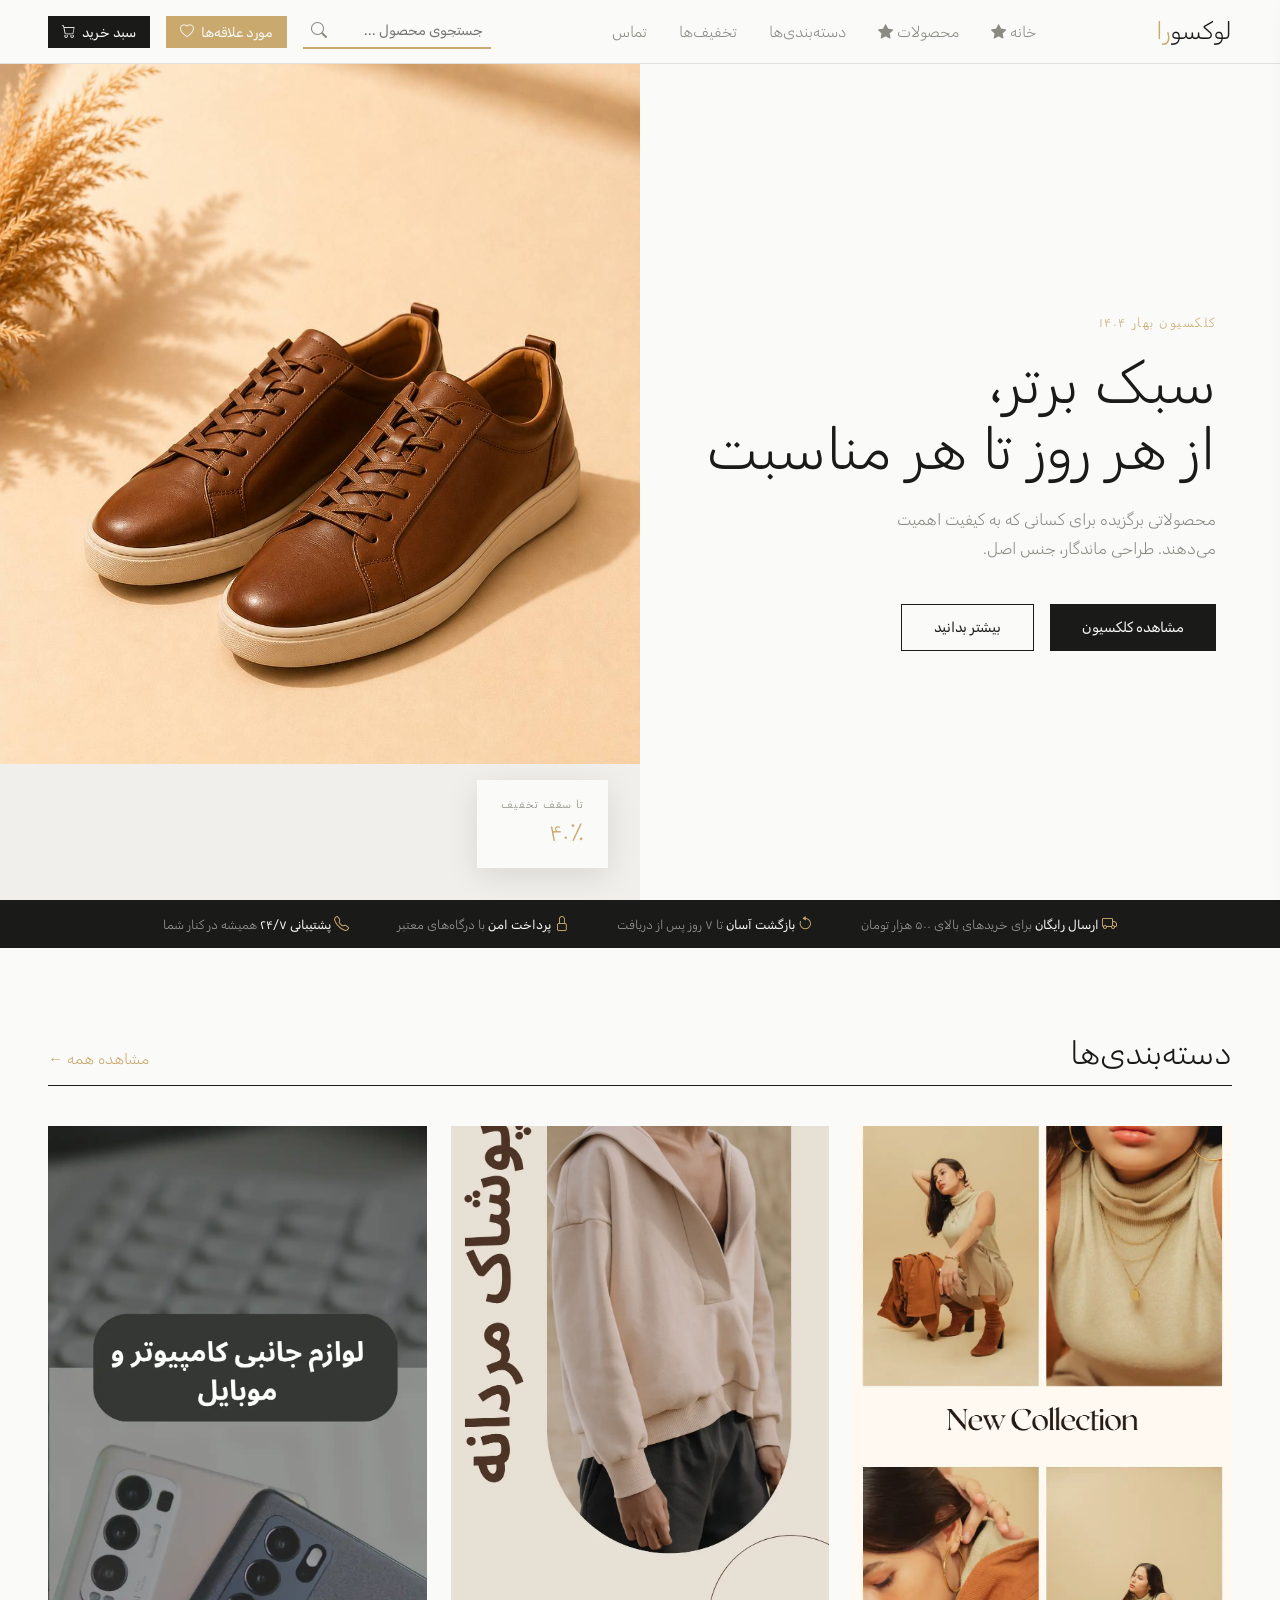
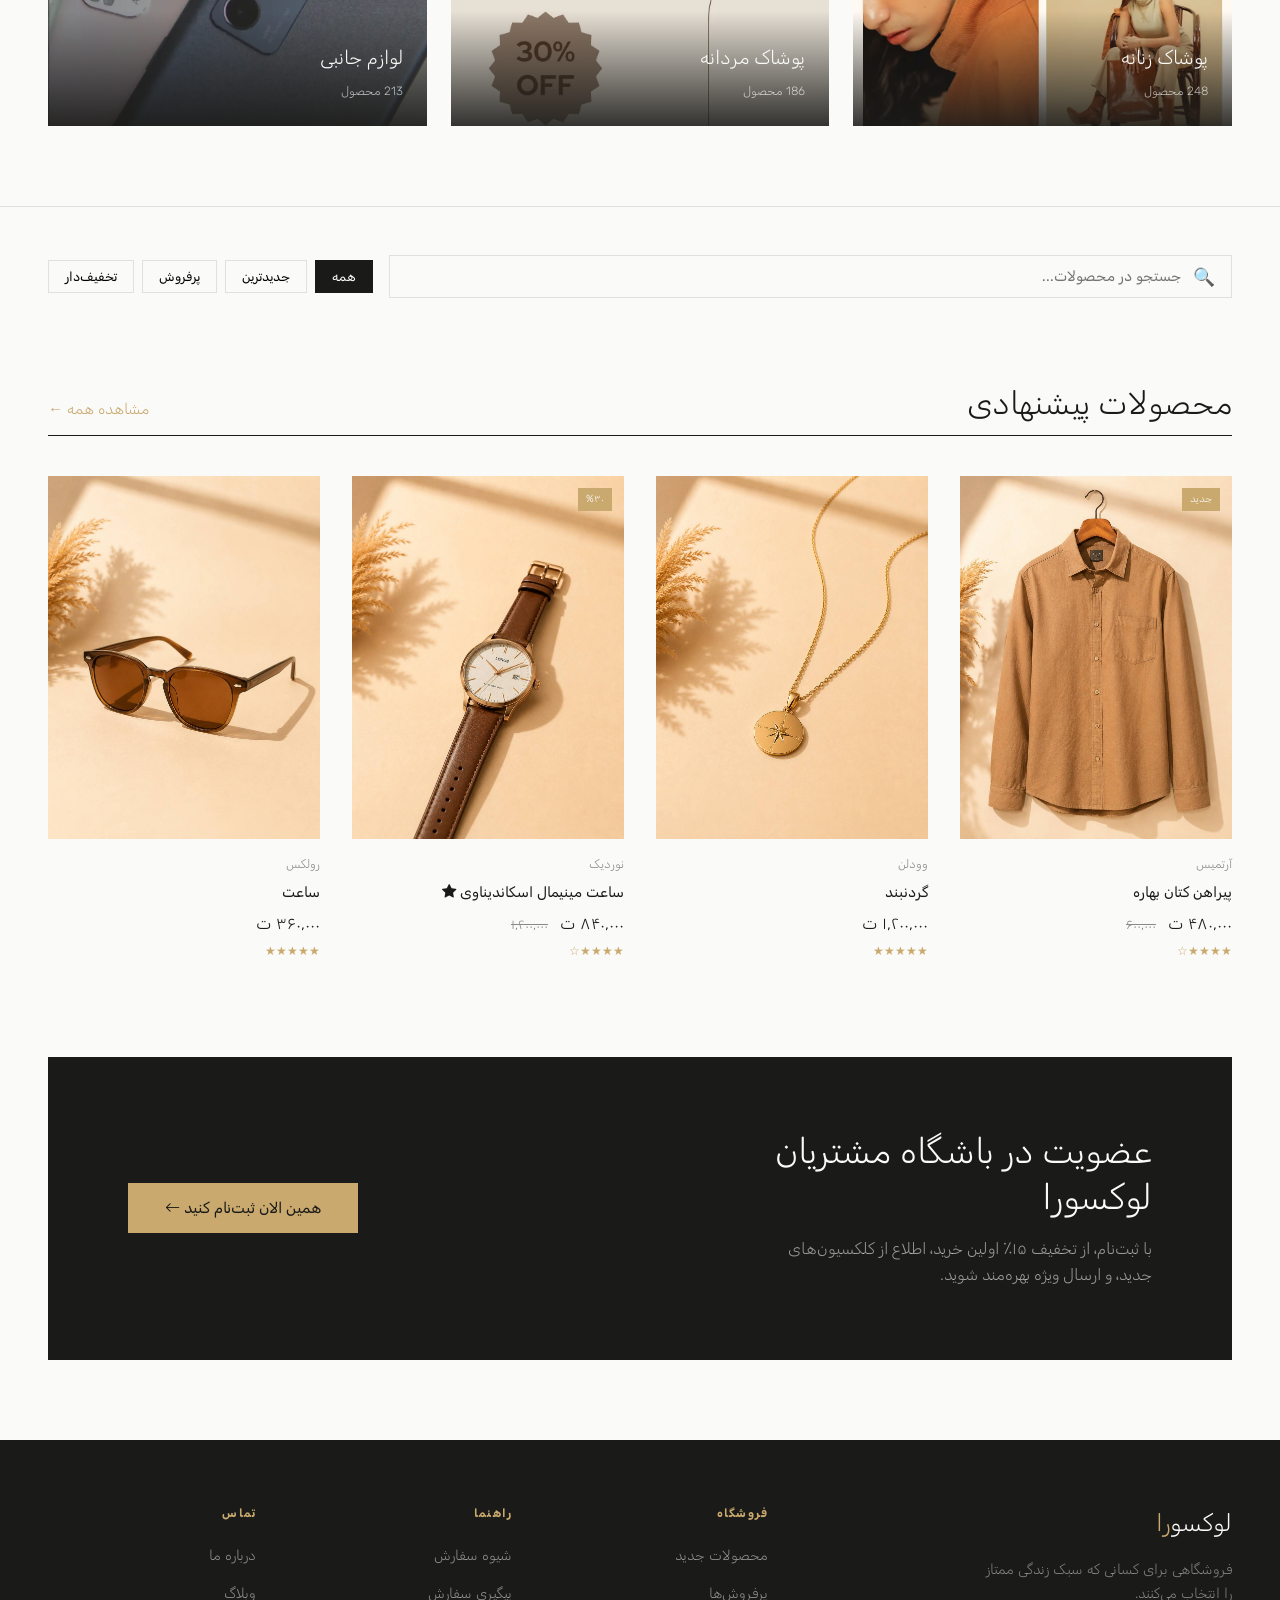
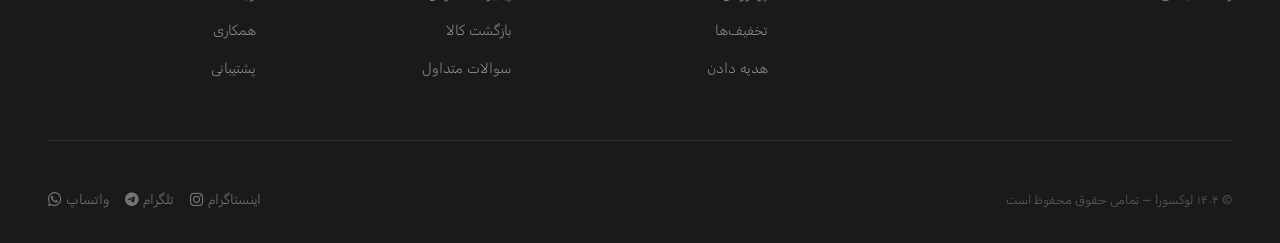
==== index.html @ 4226311c "Add files via upload" ====
<!DOCTYPE html>
<html lang="fa" dir="rtl">
<head>
  <meta charset="UTF-8" />
  <meta name="viewport" content="width=device-width, initial-scale=1.0" />
  <title>لوکسورا — فروشگاه</title>
  <link rel="preconnect" href="https://fonts.googleapis.com" />
  <link rel="preconnect" href="https://fonts.gstatic.com" crossorigin />
  <link href="https://fonts.googleapis.com/css2?family=Rubik:ital,wght@0,300..900;1,300..900&family=Vazirmatn:wght@100..900&display=swap" rel="stylesheet" />
  <link rel="stylesheet" href="https://cdn.jsdelivr.net/npm/bootstrap-icons@1.13.1/font/bootstrap-icons.min.css" />
  <link rel="stylesheet" href="style.css" />
  <script src="jquery-3.3.1.min.js"></script>
</head>
<body>

<!-- MOBILE DRAWER OVERLAY -->
<div class="drawer-overlay" id="drawerOverlay"></div>

<!-- MOBILE DRAWER -->
<aside class="mobile-drawer" id="mobileDrawer">
  <div class="drawer-header">
    <a class="logo" href="#">لوکسو<span>را</span></a>
    <button class="drawer-close" id="drawerClose" aria-label="بستن منو">
      <i class="bi bi-x-lg"></i>
    </button>
  </div>

  <div class="drawer-search">
    <i class="bi bi-search"></i>
    <input type="search" placeholder="جستجوی محصول ..." />
  </div>

  <nav class="drawer-nav">
    <ul>
      <li><a href="index.html">خانه <i class="bi bi-star-fill"></i></a></li>
      <li><a href="index2.html">محصولات <i class="bi bi-star-fill"></i></a></li>
      <li class="has-sub">
        <a href="#" class="drawer-has-sub">
          دسته‌بندی‌ها
          <i class="bi bi-chevron-left toggle-icon"></i>
        </a>
        <ul class="drawer-sub">
          <li><a href="#">لباس</a></li>
          <li><a href="#">ادکلن</a></li>
          <li><a href="#">ساعت</a></li>
          <li><a href="#">اکسسوری</a></li>
          <li><a href="#">لباس بچه‌گانه</a></li>
          <li><a href="#">پر فروش‌ها</a></li>
        </ul>
      </li>
      <li><a href="#">تخفیف‌ها</a></li>
      <li><a href="#">تماس</a></li>
    </ul>
  </nav>

  <div class="drawer-actions">
    <button class="favorite">مورد علاقه‌ها <i class="bi bi-heart"></i></button>
    <button class="cart-btn">سبد خرید <i class="bi bi-cart"></i></button>
  </div>
</aside>

<!-- NAV -->
<nav>
  <button class="hamburger" id="hamburgerBtn" aria-label="باز کردن منو">
    <i class="bi bi-list"></i>
  </button>

  <a class="logo" href="#">لوکسو<span>را</span></a>

  <ul class="nav-links">
    <li><a href="index.html">خانه <i class="bi bi-star-fill"></i></a></li>
    <li><a href="index2.html">محصولات <i class="bi bi-star-fill"></i></a></li>
    <li class="has-sub">
      <a href="#">دسته‌بندی‌ها</a>
      <ul class="slide-down">
        <li><a href="#">لباس</a></li>
        <li><a href="#">ادکلن</a></li>
        <li><a href="#">ساعت</a></li>
        <li><a href="#">اکسسوری</a></li>
        <li><a href="#">لباس بچه‌گانه</a></li>
        <li><a href="#">پر فروش‌ها</a></li>
      </ul>
    </li>
    <li><a href="#">تخفیف‌ها</a></li>
    <li><a href="#">تماس</a></li>
  </ul>

  <div class="nav-actions">
    <div class="search-wrap">
      <input type="search" placeholder="جستجوی محصول ..." class="search" />
      <i class="bi bi-search"></i>
    </div>
    <button class="favorite">مورد علاقه‌ها <i class="bi bi-heart"></i></button>
    <button class="cart-btn">سبد خرید <i class="bi bi-cart"></i></button>
  </div>
</nav>

<!-- HERO -->
<section class="hero">
  <div class="hero-text">
    <p class="eyebrow">کلکسیون بهار ۱۴۰۴</p>
    <h1 class="hero-title">سبک برتر،<br />از هر روز تا هر مناسبت</h1>
    <p class="hero-sub">محصولاتی برگزیده برای کسانی که به کیفیت اهمیت می‌دهند. طراحی ماندگار، جنس اصل.</p>
    <div class="hero-ctas">
      <button class="btn-primary">مشاهده کلکسیون</button>
      <button class="btn-outline">بیشتر بدانید</button>
    </div>
  </div>
  <div class="hero-img">
    <div class="hero-img-placeholder">
      <img src="IMG/shoes.jpg" alt="تصویر محصول" />
    </div>
    <div class="hero-badge">
      <div class="hero-badge-label">تا سقف تخفیف</div>
      <div class="hero-badge-val">۴۰٪</div>
    </div>
  </div>
</section>

<!-- STRIP -->
<div class="strip">
  <div><strong><i class="bi bi-truck"></i> ارسال رایگان</strong> <span>برای خریدهای بالای ۵۰۰ هزار تومان</span></div>
  <div><strong><i class="bi bi-arrow-counterclockwise"></i> بازگشت آسان</strong> <span>تا ۷ روز پس از دریافت</span></div>
  <div><strong><i class="bi bi-lock"></i> پرداخت امن</strong> <span>با درگاه‌های معتبر</span></div>
  <div><strong><i class="bi bi-telephone"></i> پشتیبانی ۲۴/۷</strong> <span>همیشه در کنار شما</span></div>
</div>

<!-- CATEGORIES -->
<section class="categories">
  <div class="section-header">
    <h2 class="section-title">دسته‌بندی‌ها</h2>
    <a class="see-all" href="#">مشاهده همه ←</a>
  </div>
  <div class="cat-grid">
    <div class="cat-card">
      <img src="IMG/Beige Collage New Collection Fashion Instagram Story.webp" alt="پوشاک زنانه" />
      <div class="cat-label">
        <span class="cat-name">پوشاک زنانه</span>
        <span class="cat-count">248 محصول</span>
      </div>
    </div>
    <div class="cat-card">
      <img src="IMG/Brown Minimalist Product New Arrival Instagram Story.webp" alt="پوشاک مردانه" />
      <div class="cat-label">
        <span class="cat-name">پوشاک مردانه</span>
        <span class="cat-count">186 محصول</span>
      </div>
    </div>
    <div class="cat-card">
      <img src="IMG/Your paragraph text.webp" alt="لوازم جانبی" />
      <div class="cat-label">
        <span class="cat-name">لوازم جانبی</span>
        <span class="cat-count">213 محصول</span>
      </div>
    </div>
  </div>
</section>

<!-- SEARCH & FILTERS -->
<div class="search-section">
  <div class="search-box">
    <span>🔍</span>
    <input type="text" placeholder="جستجو در محصولات..." />
  </div>
  <div class="filter-chips">
    <button class="chip active">همه</button>
    <button class="chip">جدیدترین</button>
    <button class="chip">پرفروش</button>
    <button class="chip">تخفیف‌دار</button>
  </div>
</div>

<!-- PRODUCTS -->
<section class="products">
  <div class="section-header">
    <h2 class="section-title">محصولات پیشنهادی</h2>
    <a class="see-all" href="index2.html">مشاهده همه ←</a>
  </div>
  <div class="product-grid">

    <div class="product-card">
      <div class="product-img">
        <img src="IMG/shirt.jpg" alt="پیراهن کتان بهاره" />
        <span class="product-badge">جدید</span>
        <div class="product-actions">
          <button class="action-btn">افزودن به سبد</button>
          <button class="action-btn icon">♡</button>
        </div>
      </div>
      <p class="product-brand">آرتمیس</p>
      <p class="product-name">پیراهن کتان بهاره</p>
      <div class="product-price">
        <span class="price-now">۴۸۰,۰۰۰ ت</span>
        <span class="price-old">۶۰۰,۰۰۰</span>
      </div>
      <div class="stars">★★★★☆</div>
    </div>

    <div class="product-card">
      <div class="product-img">
        <img src="IMG/accessories.jpg" alt="گردنبند" />
        <div class="product-actions">
          <button class="action-btn">افزودن به سبد</button>
          <button class="action-btn icon">♡</button>
        </div>
      </div>
      <p class="product-brand">وودلن</p>
      <p class="product-name">گردنبند</p>
      <div class="product-price">
        <span class="price-now">۱,۲۰۰,۰۰۰ ت</span>
      </div>
      <div class="stars">★★★★★</div>
    </div>

    <div class="product-card">
      <div class="product-img">
        <img src="IMG/watch.jpg" alt="ساعت مینیمال" />
        <span class="product-badge">%۳۰</span>
        <div class="product-actions">
          <button class="action-btn">افزودن به سبد</button>
          <button class="action-btn icon">♡</button>
        </div>
      </div>
      <p class="product-brand">نوردیک</p>
      <p class="product-name">ساعت مینیمال اسکاندیناوی <i class="bi bi-star-fill"></i></p>
      <div class="product-price">
        <span class="price-now">۸۴۰,۰۰۰ ت</span>
        <span class="price-old">۱,۲۰۰,۰۰۰</span>
      </div>
      <div class="stars">★★★★☆</div>
    </div>

    <div class="product-card">
      <div class="product-img">
        <img src="IMG/glasses.jpg" alt="ساعت رولکس" />
        <div class="product-actions">
          <button class="action-btn">افزودن به سبد</button>
          <button class="action-btn icon">♡</button>
        </div>
      </div>
      <p class="product-brand">رولکس</p>
      <p class="product-name">ساعت</p>
      <div class="product-price">
        <span class="price-now">۳۶۰,۰۰۰ ت</span>
      </div>
      <div class="stars">★★★★★</div>
    </div>

  </div>
</section>

<!-- BANNER -->
<div class="banner">
  <div class="banner-text">
    <h2 class="banner-title">عضویت در باشگاه مشتریان لوکسورا</h2>
    <p class="banner-sub">با ثبت‌نام، از تخفیف ۱۵٪ اولین خرید، اطلاع از کلکسیون‌های جدید، و ارسال ویژه بهره‌مند شوید.</p>
  </div>
  <button class="btn-gold">همین الان ثبت‌نام کنید <i class="bi bi-arrow-left"></i></button>
</div>

<!-- FOOTER -->
<footer>
  <div class="footer-top">
    <div class="footer-brand">
      <a class="logo" href="#">لوکسو<span>را</span></a>
      <p class="footer-desc">فروشگاهی برای کسانی که سبک زندگی ممتاز را انتخاب می‌کنند.</p>
    </div>
    <div class="footer-col">
      <h4>فروشگاه</h4>
      <ul>
        <li><a href="#">محصولات جدید</a></li>
        <li><a href="#">پرفروش‌ها</a></li>
        <li><a href="#">تخفیف‌ها</a></li>
        <li><a href="#">هدیه دادن</a></li>
      </ul>
    </div>
    <div class="footer-col">
      <h4>راهنما</h4>
      <ul>
        <li><a href="#">شیوه سفارش</a></li>
        <li><a href="#">پیگیری سفارش</a></li>
        <li><a href="#">بازگشت کالا</a></li>
        <li><a href="#">سوالات متداول</a></li>
      </ul>
    </div>
    <div class="footer-col">
      <h4>تماس</h4>
      <ul>
        <li><a href="#">درباره ما</a></li>
        <li><a href="#">وبلاگ</a></li>
        <li><a href="#">همکاری</a></li>
        <li><a href="#">پشتیبانی</a></li>
      </ul>
    </div>
  </div>
  <div class="footer-bottom">
    <span>© ۱۴۰۴ لوکسورا — تمامی حقوق محفوظ است</span>
    <div class="social-links">
      <a href="#">اینستاگرام <i class="bi bi-instagram"></i></a>
      <a href="#">تلگرام <i class="bi bi-telegram"></i></a>
      <a href="#">واتساپ <i class="bi bi-whatsapp"></i></a>
    </div>
  </div>
</footer>

<script src="index.js"></script>
<script>  alert("برای دبدن باقی صفحات رو المان های ستاره دار کلیک کنید")</script>
</body>
</html>
---- style.css ----
*, *::before, *::after { box-sizing: border-box; margin: 0; padding: 0; }

:root {
  --black:   #1a1a18;
  --white:   #fafaf8;
  --gold:    #c9a96e;
  --gold-lt: #e8d5b0;
  --gray:    #8a8a82;
  --gray-lt: #f0efeb;
  --border:  #e2e0da;
}

html { font-size: 16px; scroll-behavior: smooth; }

body {
  background: var(--white);
  color: var(--black);
  font-weight: 300;
  line-height: 1.6;
  font-family: "Rubik", sans-serif;
}


/* ════════════════════════════
   MOBILE DRAWER
════════════════════════════ */

.drawer-overlay {
  display: none;
  position: fixed;
  inset: 0;
  background: rgba(0, 0, 0, 0.45);
  z-index: 400;
  opacity: 0;
  transition: opacity 0.3s ease;
}

.drawer-overlay.open {
  display: block;
  opacity: 1;
}

.mobile-drawer {
  position: fixed;
  top: 0;
  right: -320px;
  width: 300px;
  height: 100%;
  background: var(--white);
  z-index: 500;
  transition: right 0.35s ease;
  display: flex;
  flex-direction: column;
  box-shadow: -4px 0 24px rgba(0, 0, 0, 0.15);
  overflow-y: auto;
}

.mobile-drawer.open {
  right: 0;
}

.drawer-header {
  display: flex;
  align-items: center;
  justify-content: space-between;
  padding: 1.25rem 1.5rem;
  border-bottom: 1px solid var(--border);
}

.drawer-close {
  background: none;
  border: none;
  cursor: pointer;
  font-size: 1.4rem;
  color: var(--black);
  line-height: 1;
  padding: 4px;
}

.drawer-search {
  display: flex;
  align-items: center;
  gap: 0.75rem;
  margin: 1.25rem 1.5rem;
  border: 1px solid var(--border);
  padding: 0.6rem 1rem;
}

.drawer-search i { color: var(--gray); font-size: 1rem; }

.drawer-search input {
  border: none;
  outline: none;
  background: transparent;
  font-family: "Rubik", sans-serif;
  font-size: 0.875rem;
  width: 100%;
  color: var(--black);
}

.drawer-nav { flex: 1;
display: block;
}

.drawer-nav ul { list-style: none;
display: flex;
flex-direction: column;
gap: 9vw;
}


.drawer-nav > ul > li > a {
  display: flex;
  justify-content:center;
  padding: 0.9rem 1.5rem;
  text-decoration: none;
  color: var(--black);
  font-size: 0.95rem;
  transition: color 0.2s;
}

.drawer-nav > ul > li > a:hover { color: var(--gold); }

.toggle-icon {
  font-size: 0.75rem;
  transition: transform 0.3s ease;
}

.has-sub.sub-open .toggle-icon {
  transform: rotate(-90deg);
}

.drawer-sub {
  display: none;
  list-style: none;
  background: var(--gray-lt);
  padding: 0.25rem 0;
}

.drawer-sub li { border-bottom: 1px solid var(--border); }
.drawer-sub li:last-child { border-bottom: none; }

.drawer-sub a {
  display: block;
  padding: 0.65rem 2rem;
  text-decoration: none;
  color: var(--gray);
  font-size: 0.875rem;
  transition: color 0.2s;
}

.drawer-sub a:hover { color: var(--gold); }

.drawer-actions {
  padding: 1.25rem 1.5rem;
  border-top: 1px solid var(--border);
  display: flex;
  flex-direction: column;
  gap: 0.75rem;
}

.drawer-actions .favorite {
  background: var(--gold);
  color: var(--white);
  border: none;
  padding: 11px 16px;
  font-family: "Rubik", sans-serif;
  font-size: 0.9rem;
  cursor: pointer;
  display: flex;
  align-items: center;
  justify-content: center;
  gap: 0.5rem;
}

.drawer-actions .cart-btn {
  background: var(--black);
  color: var(--white);
  border: none;
  padding: 11px 16px;
  font-family: "Rubik", sans-serif;
  font-size: 0.9rem;
  cursor: pointer;
  display: flex;
  align-items: center;
  justify-content: center;
  gap: 0.5rem;
}


/* ════════════════════════════
   NAV
════════════════════════════ */

nav {
  position: sticky;
  top: 0;
  z-index: 100;
  background: var(--white);
  border-bottom: 1px solid var(--border);
  padding: 0 3rem;
  display: flex;
  align-items: center;
  justify-content: space-between;
  height: 64px;
  gap: 1.5rem;
}

.hamburger {
  display: none;
  background: none;
  border: none;
  cursor: pointer;
  font-size: 1.75rem;
  color: var(--gold);
  line-height: 1;
  padding: 4px;
  flex-shrink: 0;
}

.logo {
  font-size: 1.5rem;
  color: var(--black);
  text-decoration: none;
  flex-shrink: 0;
}

.logo span { color: var(--gold); }

.nav-links {
  display: flex;
  gap: 2rem;
  list-style: none;
  align-items: center;
}

.nav-links li { position: relative; }

.nav-links a {
  text-decoration: none;
  color: var(--gray);
  font-size: 0.95rem;
  font-weight: 300;
  transition: color 0.2s;
  white-space: nowrap;
}

.nav-links a:hover { color: var(--black); }

.slide-down {
  display: none;
  position: absolute;
  top: 100%;
  right: 0;
  background: var(--white);
  min-width: 160px;
  box-shadow: 0 8px 20px rgba(0, 0, 0, 0.12);
  z-index: 200;
  padding: 8px 0;
  list-style: none;
  border-top: 2px solid var(--gold);
}

.slide-down li { border-bottom: 1px solid var(--border); }
.slide-down li:last-child { border-bottom: none; }

.slide-down a {
  display: block;
  padding: 0.6rem 1rem;
  color: var(--black);
  font-size: 0.875rem;
  transition: background 0.15s, color 0.15s;
}

.slide-down a:hover {
  background: var(--gray-lt);
  color: var(--gold);
}

.nav-actions {
  display: flex;
  gap: 1rem;
  align-items: center;
  flex-shrink: 0;
}

.search-wrap {
  display: flex;
  align-items: center;
  gap: 0.4rem;
  border-bottom: 2px solid var(--gold);
  padding: 4px 8px;
}

.search-wrap .search {
  background: transparent;
  border: none;
  outline: none;
  font-family: "Rubik", sans-serif;
  font-size: 0.875rem;
  width: 150px;
  color: var(--black);
}

.search-wrap .bi-search { color: var(--gray); font-size: 1rem; }

.nav-actions .favorite {
  background: var(--gold);
  color: var(--white);
  border: none;
  padding: 8px 14px;
  font-family: "Rubik", sans-serif;
  font-size: 0.85rem;
  cursor: pointer;
  display: flex;
  align-items: center;
  gap: 0.4rem;
  white-space: nowrap;
  transition: opacity 0.2s;
}

.nav-actions .favorite:hover { opacity: 0.85; }

.nav-actions .cart-btn {
  background: var(--black);
  color: var(--white);
  border: none;
  padding: 8px 14px;
  font-family: "Rubik", sans-serif;
  font-size: 0.85rem;
  cursor: pointer;
  display: flex;
  align-items: center;
  gap: 0.4rem;
  white-space: nowrap;
  transition: opacity 0.2s;
}

.nav-actions .cart-btn:hover { opacity: 0.8; }


/* ════════════════════════════
   HERO
════════════════════════════ */

.hero {
  display: grid;
  grid-template-columns: 1fr 1fr;
  min-height: calc(100vh - 64px);
}

.hero-text {
  padding: 6rem 4rem;
  display: flex;
  flex-direction: column;
  justify-content: center;
}

.eyebrow {
  font-size: 0.8rem;
  color: var(--gold);
  letter-spacing: 0.12em;
  text-transform: uppercase;
  margin-bottom: 1rem;
}

.hero-title {
  font-size: clamp(2.4rem, 4.5vw, 3.8rem);
  line-height: 1.15;
  font-weight: 300;
  color: var(--black);
  margin-bottom: 1.5rem;
}

.hero-sub {
  color: var(--gray);
  font-size: 1rem;
  max-width: 38ch;
  margin-bottom: 2.5rem;
  line-height: 1.8;
}

.hero-ctas {
  display: flex;
  gap: 1rem;
  flex-wrap: wrap;
}

.btn-primary {
  background: var(--black);
  color: var(--white);
  border: none;
  padding: 14px 32px;
  font-size: 0.875rem;
  font-family: "Rubik", sans-serif;
  cursor: pointer;
  transition: background 0.2s, transform 0.15s;
}

.btn-primary:hover { background: var(--gold); transform: translateY(-1px); }

.btn-outline {
  background: none;
  color: var(--black);
  border: 1px solid var(--black);
  padding: 14px 32px;
  font-size: 0.875rem;
  font-family: "Rubik", sans-serif;
  cursor: pointer;
  transition: border-color 0.2s, color 0.2s;
}

.btn-outline:hover { border-color: var(--gold); color: var(--gold); }

.hero-img {
  background: var(--gray-lt);
  overflow: hidden;
  position: relative;
}

.hero-img-placeholder {
  width: 100%;
  height: 700px;
  overflow: hidden;
}

.hero-img-placeholder img {
  width: 100%;
  height: 100%;
  object-fit: cover;
}

.hero-badge {
  position: absolute;
  bottom: 2rem;
  right: 2rem;
  background: var(--white);
  padding: 1rem 1.5rem;
  box-shadow: 0 8px 32px rgba(0, 0, 0, 0.1);
}

.hero-badge-label {
  font-size: 0.7rem;
  color: var(--gray);
  text-transform: uppercase;
  letter-spacing: 0.08em;
}

.hero-badge-val {
  font-size: 1.5rem;
  color: var(--gold);
}


/* ════════════════════════════
   STRIP
════════════════════════════ */

.strip {
  background: var(--black);
  color: var(--white);
  padding: 0.75rem 3rem;
  display: flex;
  justify-content: center;
  gap: 3rem;
  font-size: 0.78rem;
  flex-wrap: wrap;
}

.strip i { color: var(--gold); font-size: 15px; }
.strip span { opacity: 0.6; }
.strip strong { opacity: 1; font-weight: 400; }


/* ════════════════════════════
   SECTION HEADER
════════════════════════════ */

.section-header {
  display: flex;
  align-items: baseline;
  justify-content: space-between;
  margin-bottom: 2.5rem;
  border-bottom: 1px solid var(--black);
  padding-bottom: 6px;
}

.section-title { font-size: 2rem; font-weight: 300; }

.see-all {
  font-size: 0.95rem;
  color: var(--gold);
  text-decoration: none;
  transition: transform 0.25s ease;
  display: inline-block;
}

.see-all:hover { transform: translateX(-6px); }


/* ════════════════════════════
   CATEGORIES
════════════════════════════ */

.categories { padding: 5rem 3rem; }

.cat-grid {
  display: grid;
  grid-template-columns: repeat(3, 1fr);
  gap: 1.5rem;
}

.cat-card {
  position: relative;
  overflow: hidden;
  cursor: pointer;
  height: 600px;
}

.cat-card img {
  width: 100%;
  height: 100%;
  object-fit: cover;
  transition: transform 0.4s ease;
}

.cat-card:hover img { transform: scale(1.04); }

.cat-label {
  position: absolute;
  bottom: 0;
  left: 0;
  right: 0;
  padding: 2rem 1.5rem 1.5rem;
  background: linear-gradient(to top, rgba(26, 26, 24, 0.88), transparent);
  color: var(--white);
}

.cat-name { font-size: 1.2rem; display: block; margin-bottom: 0.2rem; }
.cat-count { font-size: 0.75rem; opacity: 0.7; }


/* ════════════════════════════
   SEARCH & FILTERS
════════════════════════════ */

.search-section {
  padding: 3rem 3rem 2rem;
  display: flex;
  gap: 1rem;
  align-items: center;
  border-top: 1px solid var(--border);
  flex-wrap: wrap;
}

.search-box {
  flex: 1;
  min-width: 200px;
  display: flex;
  align-items: center;
  border: 1px solid var(--border);
  background: var(--white);
  padding: 0 1rem;
  gap: 0.75rem;
}

.search-box input {
  flex: 1;
  border: none;
  outline: none;
  padding: 12px 0;
  font-size: 0.9rem;
  color: var(--black);
  background: transparent;
  font-family: "Rubik", sans-serif;
}

.search-box span { color: var(--gray); font-size: 1.1rem; }

.filter-chips { display: flex; gap: 0.5rem; flex-wrap: wrap; }

.chip {
  border: 1px solid var(--border);
  background: none;
  padding: 8px 16px;
  font-size: 0.8rem;
  cursor: pointer;
  transition: all 0.15s;
  font-family: "Rubik", sans-serif;
}

.chip:hover, .chip.active {
  background: var(--black);
  color: var(--white);
  border-color: var(--black);
}


/* ════════════════════════════
   PRODUCTS
════════════════════════════ */

.products { padding: 3rem 3rem 6rem; }

.product-grid {
  display: grid;
  grid-template-columns: repeat(4, 1fr);
  gap: 2rem;
}

.product-card { cursor: pointer; }

.product-img {
  position: relative;
  aspect-ratio: 3/4;
  background: var(--gray-lt);
  overflow: hidden;
  margin-bottom: 1rem;
}

.product-img img {
  width: 100%;
  height: 100%;
  object-fit: cover;
  transition: transform 0.4s ease;
}

.product-card:hover .product-img img { transform: scale(1.04); }

.product-badge {
  position: absolute;
  top: 0.75rem;
  right: 0.75rem;
  background: var(--gold);
  color: var(--white);
  font-size: 0.65rem;
  padding: 3px 8px;
}

.product-actions {
  position: absolute;
  bottom: -56px;
  left: 0;
  right: 0;
  display: flex;
  gap: 8px;
  padding: 0 0.75rem 0.75rem;
  transition: bottom 0.3s ease;
}

.product-card:hover .product-actions { bottom: 0; }

.action-btn {
  flex: 1;
  background: var(--black);
  color: var(--white);
  border: none;
  padding: 10px;
  font-size: 0.75rem;
  font-family: "Rubik", sans-serif;
  cursor: pointer;
  transition: background 0.2s;
}

.action-btn:hover { background: var(--gold); }
.action-btn.icon { flex: 0 0 40px; font-size: 1rem; }

.product-brand {
  font-size: 0.75rem;
  color: var(--gray);
  text-transform: uppercase;
  margin-bottom: 0.4rem;
}

.product-name {
  font-size: 0.9rem;
  margin-bottom: 0.4rem;
  font-weight: 400;
}

.product-price {
  display: flex;
  align-items: baseline;
  gap: 0.75rem;
  flex-wrap: wrap;
}

.price-now { font-size: 1.05rem; }
.price-old { font-size: 0.85rem; color: var(--gray); text-decoration: line-through; }
.stars { color: var(--gold); font-size: 0.75rem; margin-top: 0.3rem; }


/* ════════════════════════════
   BANNER
════════════════════════════ */

.banner {
  margin: 0 3rem 5rem;
  background: var(--black);
  color: var(--white);
  padding: 4.5rem 5rem;
  display: flex;
  justify-content: space-between;
  align-items: center;
  gap: 2rem;
  flex-wrap: wrap;
}

.banner-title {
  font-size: 2.2rem;
  font-weight: 300;
  max-width: 20ch;
  margin-bottom: 1rem;
  line-height: 1.3;
}

.banner-sub { color: rgba(255, 255, 255, 0.55); max-width: 38ch; }

.btn-gold {
  background: var(--gold);
  color: var(--black);
  border: 1px solid transparent;
  padding: 15px 36px;
  font-size: 0.95rem;
  font-family: "Rubik", sans-serif;
  cursor: pointer;
  transition: all 0.25s ease;
  white-space: nowrap;
}

.btn-gold:hover {
  border-color: var(--gold);
  background: transparent;
  color: var(--white);
}


/* ════════════════════════════
   FOOTER
════════════════════════════ */

footer {
  background: var(--black);
  color: var(--white);
  padding: 4rem 3rem 2rem;
}

.footer-top {
  display: grid;
  grid-template-columns: 2fr 1fr 1fr 1fr;
  gap: 3rem;
  margin-bottom: 3rem;
  padding-bottom: 3rem;
  border-bottom: 1px solid rgba(255, 255, 255, 0.1);
}

.footer-brand .logo { color: var(--white); }
.footer-brand .logo span { color: var(--gold); }

.footer-desc {
  color: rgba(255, 255, 255, 0.45);
  font-size: 0.875rem;
  margin-top: 1rem;
  max-width: 28ch;
  line-height: 1.7;
}

.footer-col h4 {
  font-size: 0.72rem;
  text-transform: uppercase;
  color: var(--gold);
  letter-spacing: 0.1em;
  margin-bottom: 1.25rem;
}

.footer-col ul { list-style: none; }
.footer-col li { margin-bottom: 0.75rem; }

.footer-col a {
  color: rgba(255, 255, 255, 0.5);
  text-decoration: none;
  font-size: 0.875rem;
  transition: color 0.2s;
}

.footer-col a:hover { color: var(--white); }

.footer-bottom {
  display: flex;
  justify-content: space-between;
  align-items: center;
  color: rgba(255, 255, 255, 0.3);
  font-size: 0.78rem;
  flex-wrap: wrap;
  gap: 1rem;
}

.social-links { display: flex; gap: 1rem; }

.social-links a {
  color: rgba(255, 255, 255, 0.4);
  text-decoration: none;
  font-size: 0.85rem;
  transition: color 0.2s;
}

.social-links a:hover { color: var(--gold); }


/* ════════════════════════════
   RESPONSIVE — TABLET (≤1100px)
════════════════════════════ */

@media (max-width: 1100px) {
  nav { padding: 0 2rem; gap: 5rem; }

  .search-wrap .search { width: 110px; }

  .nav-actions .favorite span,
  .nav-actions .cart-btn span { display: none; }

  .product-grid { grid-template-columns: repeat(3, 1fr); }

  .cat-card { height: 480px; }

}


/* ════════════════════════════
   RESPONSIVE — MOBILE (≤900px)
════════════════════════════ */

@media (max-width: 900px) {

  /* NAV */
  nav {
    height: 100vw;
    align-items:flex-start;
    justify-content:space-between;
  }

  .hamburger { display: flex; }

  .logo {
    text-align: center;
    font-size: 1.3rem;
  }

  /* فضای خالی سمت چپ برای تراز بودن لوگو */
  nav::after {
    content: '';
    width: 40px;
    flex-shrink: 0;
  }

  .nav-links { display: none; }
  .nav-actions { display: none; }

  /* HERO */
  .hero {
    grid-template-columns: 1fr;
    min-height: auto;
  }

  .hero-img { display: none; }

  .hero-text {
    padding: 3.5rem 1.5rem;
    text-align: center;
    align-items: center;
  }

  .hero-sub { max-width: 100%; }

  .hero-ctas { justify-content: center; }

  /* STRIP */
  .strip {
    padding: 0.75rem 1.5rem;
    gap: 1.25rem;
    font-size: 0.72rem;
    justify-content: center;
  }

  /* CATEGORIES */
  .categories { padding: 3rem 1.5rem; }

  .cat-grid {
    grid-template-columns: 1fr 1fr;
    gap: 1rem;
  }

  .cat-card { height: 360px; }

  .section-title { font-size: 1.5rem; }

  /* PRODUCTS */
  .products { padding: 2rem 1.5rem 4rem; }

  .product-grid {
    grid-template-columns: repeat(2, 1fr);
    gap: 1.25rem;
  }

  /* SEARCH */
  .search-section {
    padding: 2rem 1.5rem;
    flex-direction: column;
    align-items: stretch;
  }

  .filter-chips { justify-content: center; }

  /* BANNER */
  .banner {
    margin: 0 1.5rem 3rem;
    padding: 2.5rem 1.5rem;
    flex-direction: column;
    text-align: center;
  }

  .banner-title { font-size: 1.8rem; max-width: 100%; }
  .banner-sub { max-width: 100%; }

  /* FOOTER */
  .footer-top {
    grid-template-columns: 1fr 1fr;
    gap: 2rem;
  }

  .footer-bottom { flex-direction: column; text-align: center; }
  .social-links { justify-content: center; }
}


/* ════════════════════════════
   RESPONSIVE — SMALL MOBILE (≤600px)
════════════════════════════ */

@media (max-width: 600px) {

  nav { padding: 0 1rem; height: 56px; }
  .logo { font-size: 1.15rem; }

  /* HERO */
  .hero-text { padding: 2.5rem 1rem; }
  .hero-title { font-size: 1.9rem; }
  .hero-sub { font-size: 0.9rem; }

  .hero-ctas { flex-direction: column; width: 100%; }

  .btn-primary,
  .btn-outline {
    width: 100%;
    text-align: center;
    padding: 12px 20px;
    font-size: 0.85rem;
  }

  /* STRIP */
  .strip {
    flex-direction: column;
    align-items: center;
    gap: 0.75rem;
    padding: 1rem;
    font-size: 0.75rem;
  }

  /* CATEGORIES */
  .categories { padding: 2rem 1rem; }

  .section-header {
    flex-direction: column;
    align-items: flex-start;
    gap: 0.4rem;
  }

  .cat-grid { grid-template-columns: 1fr; gap: 0.75rem; }
  .cat-card { height: 280px; }
  .section-title { font-size: 1.3rem; }

  /* PRODUCTS */
  .products { padding: 1.5rem 1rem 3rem; }
  .product-grid { grid-template-columns: 1fr; gap: 1.5rem; }
  .product-img { aspect-ratio: 4/5; }

  /* در موبایل کوچک، دکمه‌های محصول همیشه نمایش */
  .product-actions { bottom: 0; }

  /* SEARCH */
  .search-section { padding: 1.5rem 1rem; }
  .chip { padding: 6px 12px; font-size: 0.75rem; }

  /* BANNER */
  .banner {
    margin: 0 1rem 2.5rem;
    padding: 2rem 1rem;
  }

  .banner-title { font-size: 1.4rem; }
  .banner-sub { font-size: 0.85rem; }

  .btn-gold {
    width: 100%;
    text-align: center;
    padding: 13px 24px;
    font-size: 0.9rem;
  }

  /* FOOTER */
  footer { padding: 2.5rem 1rem 1.5rem; }

  .footer-top {
    grid-template-columns: 1fr;
    gap: 1.5rem;
    margin-bottom: 2rem;
    padding-bottom: 2rem;
  }

  .footer-desc { font-size: 0.8rem; }
  .footer-col li { margin-bottom: 0.5rem; }
  .footer-col a { font-size: 0.8rem; }
  .footer-bottom { font-size: 0.72rem; }
}


/* ════════════════════════════
   RESPONSIVE — XS MOBILE (≤400px)
════════════════════════════ */

@media (max-width: 400px) {
  .hero-title { font-size: 1.6rem; }
  .cat-card { height: 240px; }
  .banner-title { font-size: 1.2rem; }
}


/* ════════════════════════════
   REDUCED MOTION
════════════════════════════ */

@media (prefers-reduced-motion: reduce) {
  *, *::before, *::after {
    transition: none !important;
    animation: none !important;
  }
}
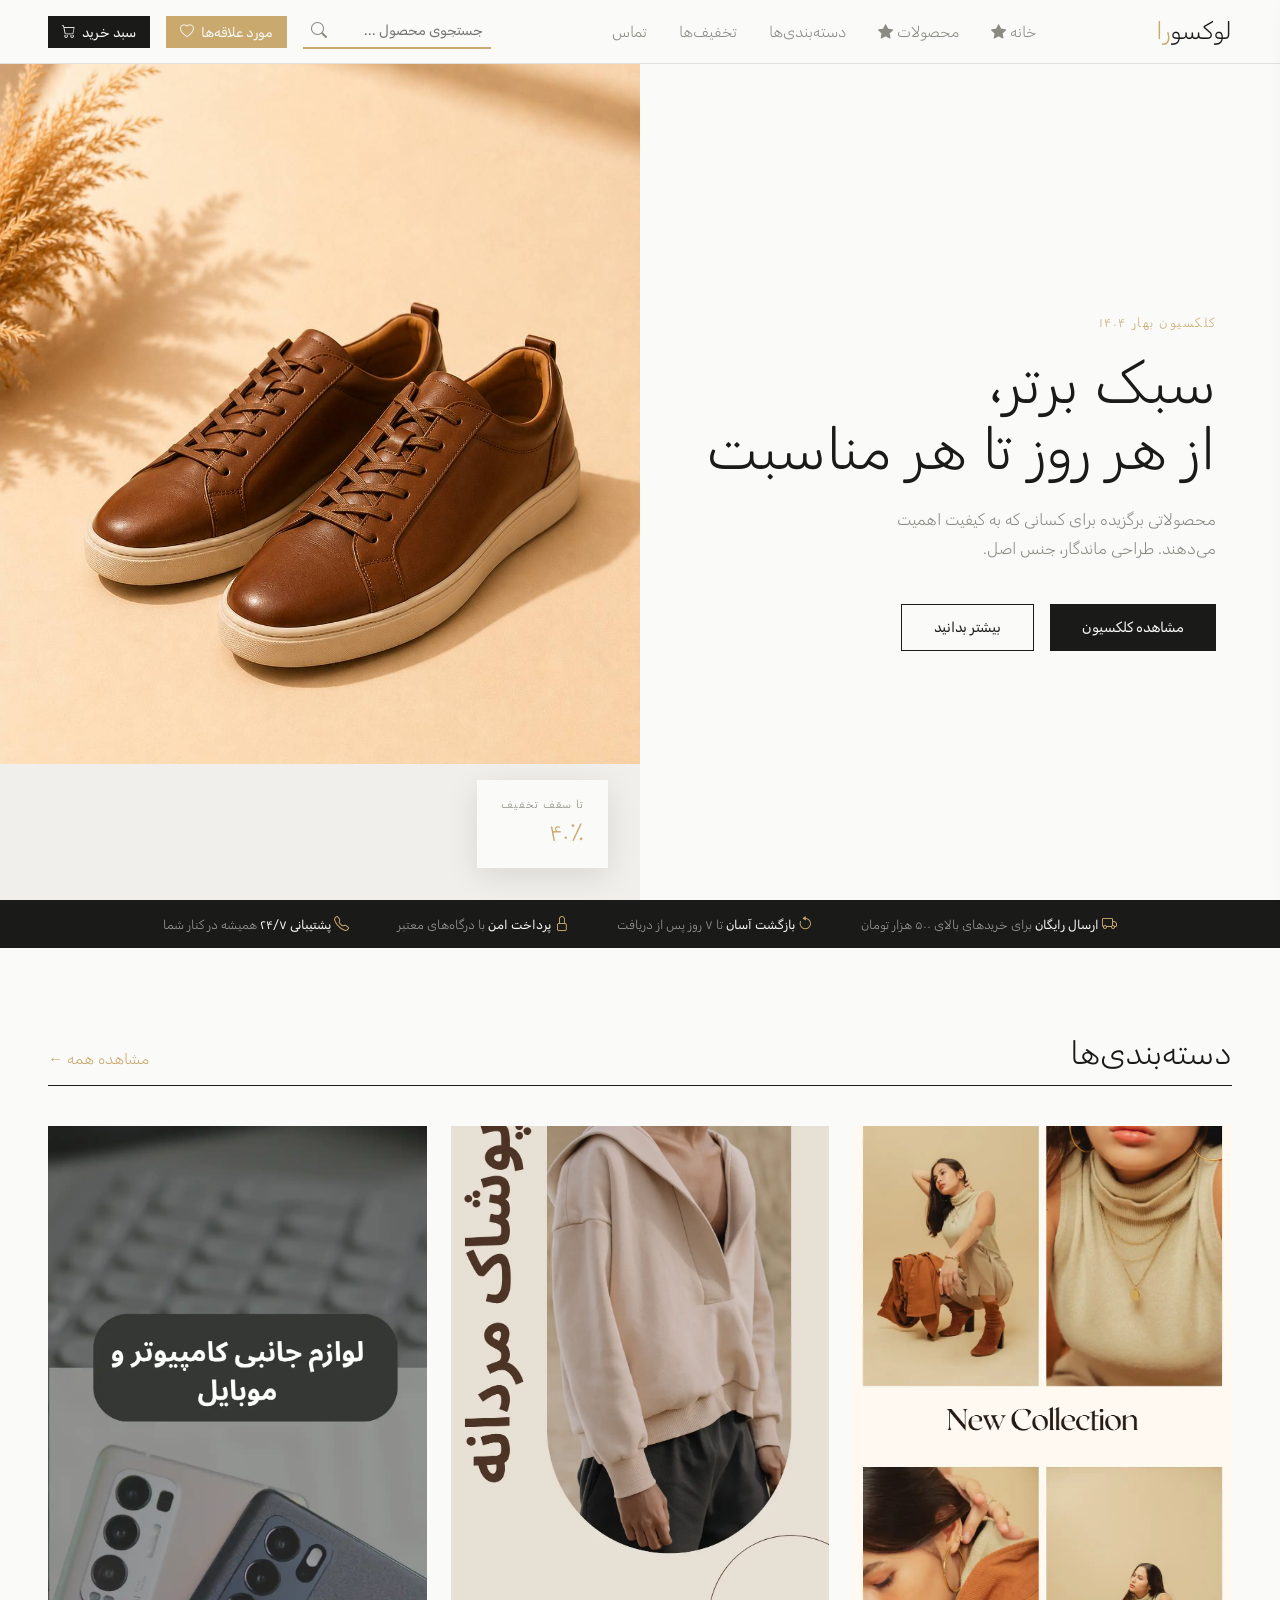
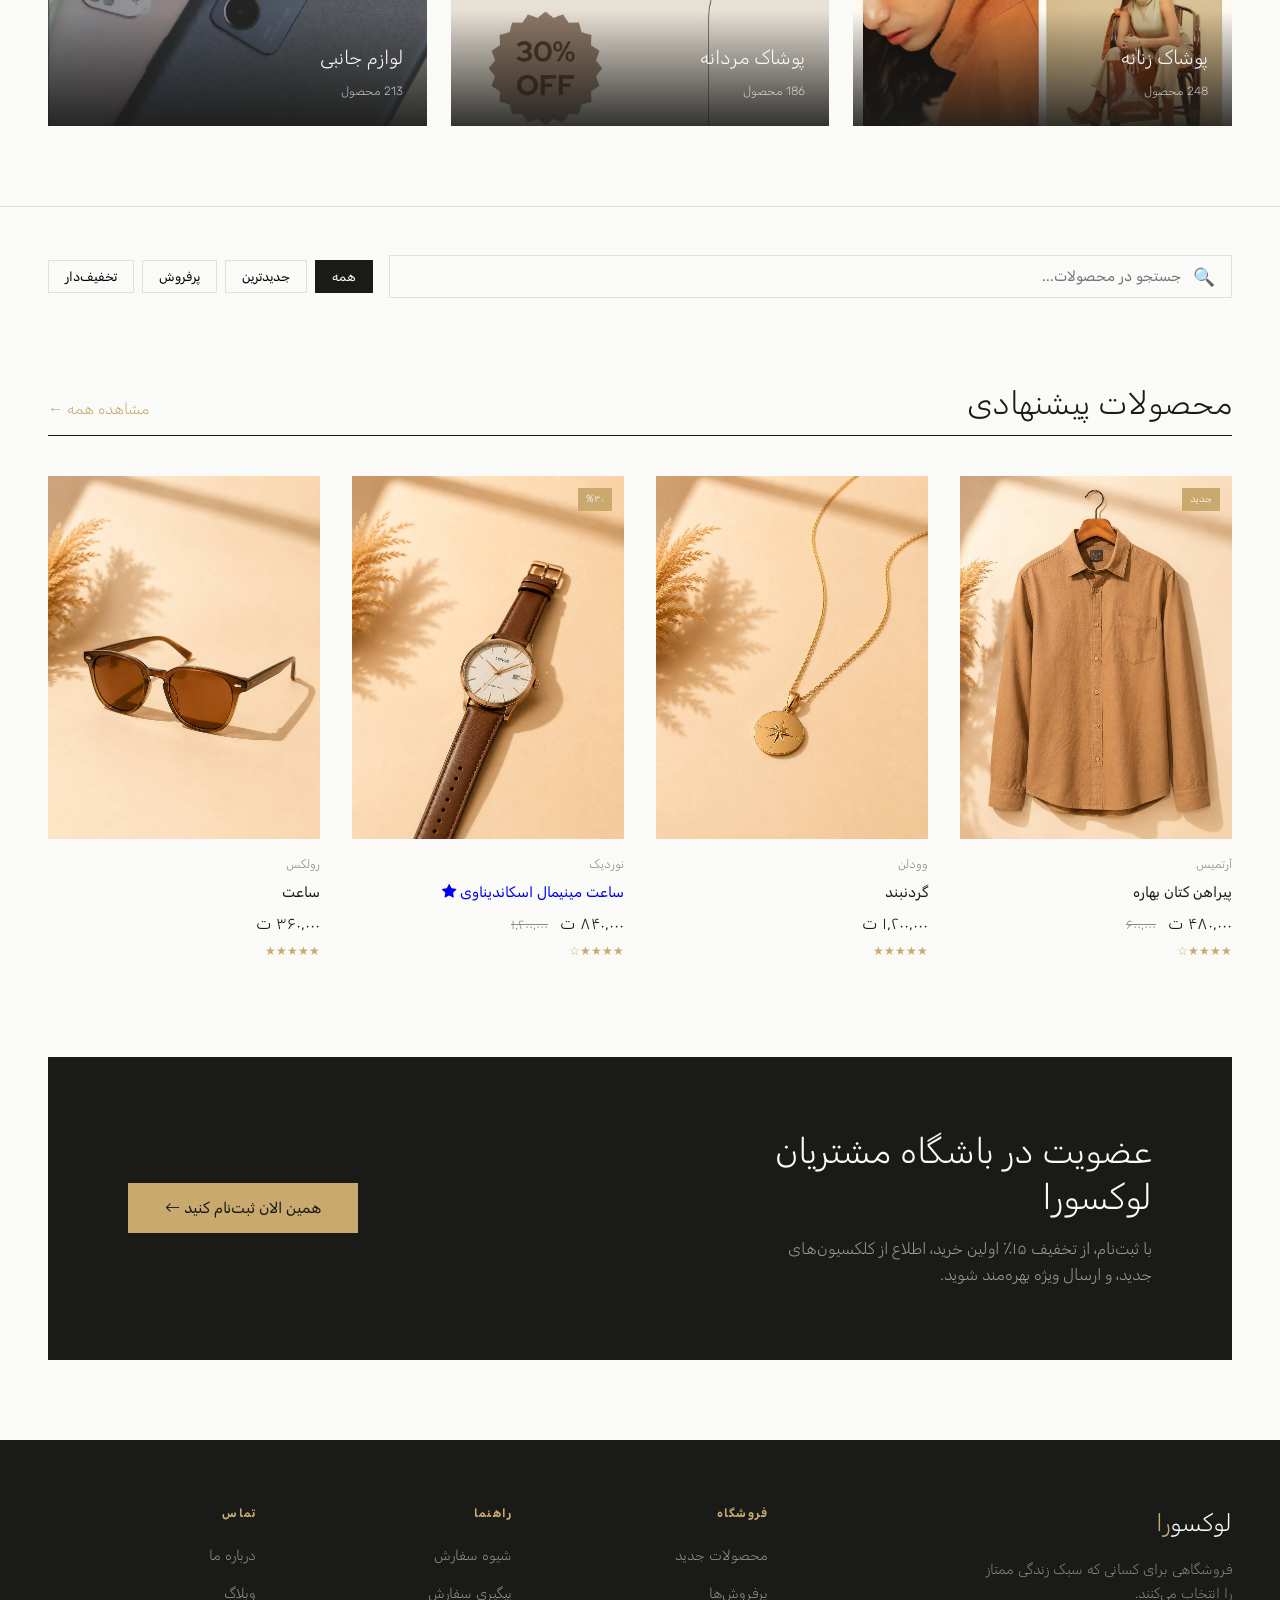
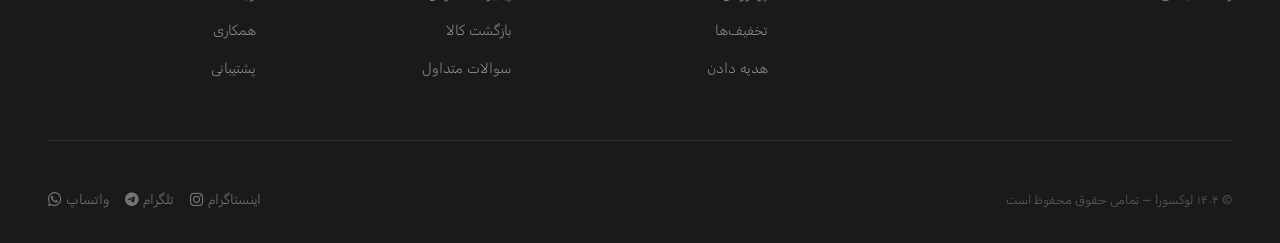
==== commit 736bdf4a: "Update index.html" ====
--- a/index.html
+++ b/index.html
@@ -222,7 +222,7 @@
         </div>
       </div>
       <p class="product-brand">نوردیک</p>
-      <p class="product-name">ساعت مینیمال اسکاندیناوی <i class="bi bi-star-fill"></i></p>
+      <a href="product.html" style="text-decoration: none;"><p class="product-name">ساعت مینیمال اسکاندیناوی <i class="bi bi-star-fill"></i></p></a>
       <div class="product-price">
         <span class="price-now">۸۴۰,۰۰۰ ت</span>
         <span class="price-old">۱,۲۰۰,۰۰۰</span>
@@ -306,4 +306,4 @@
 <script src="index.js"></script>
 <script>  alert("برای دبدن باقی صفحات رو المان های ستاره دار کلیک کنید")</script>
 </body>
-</html>+</html>
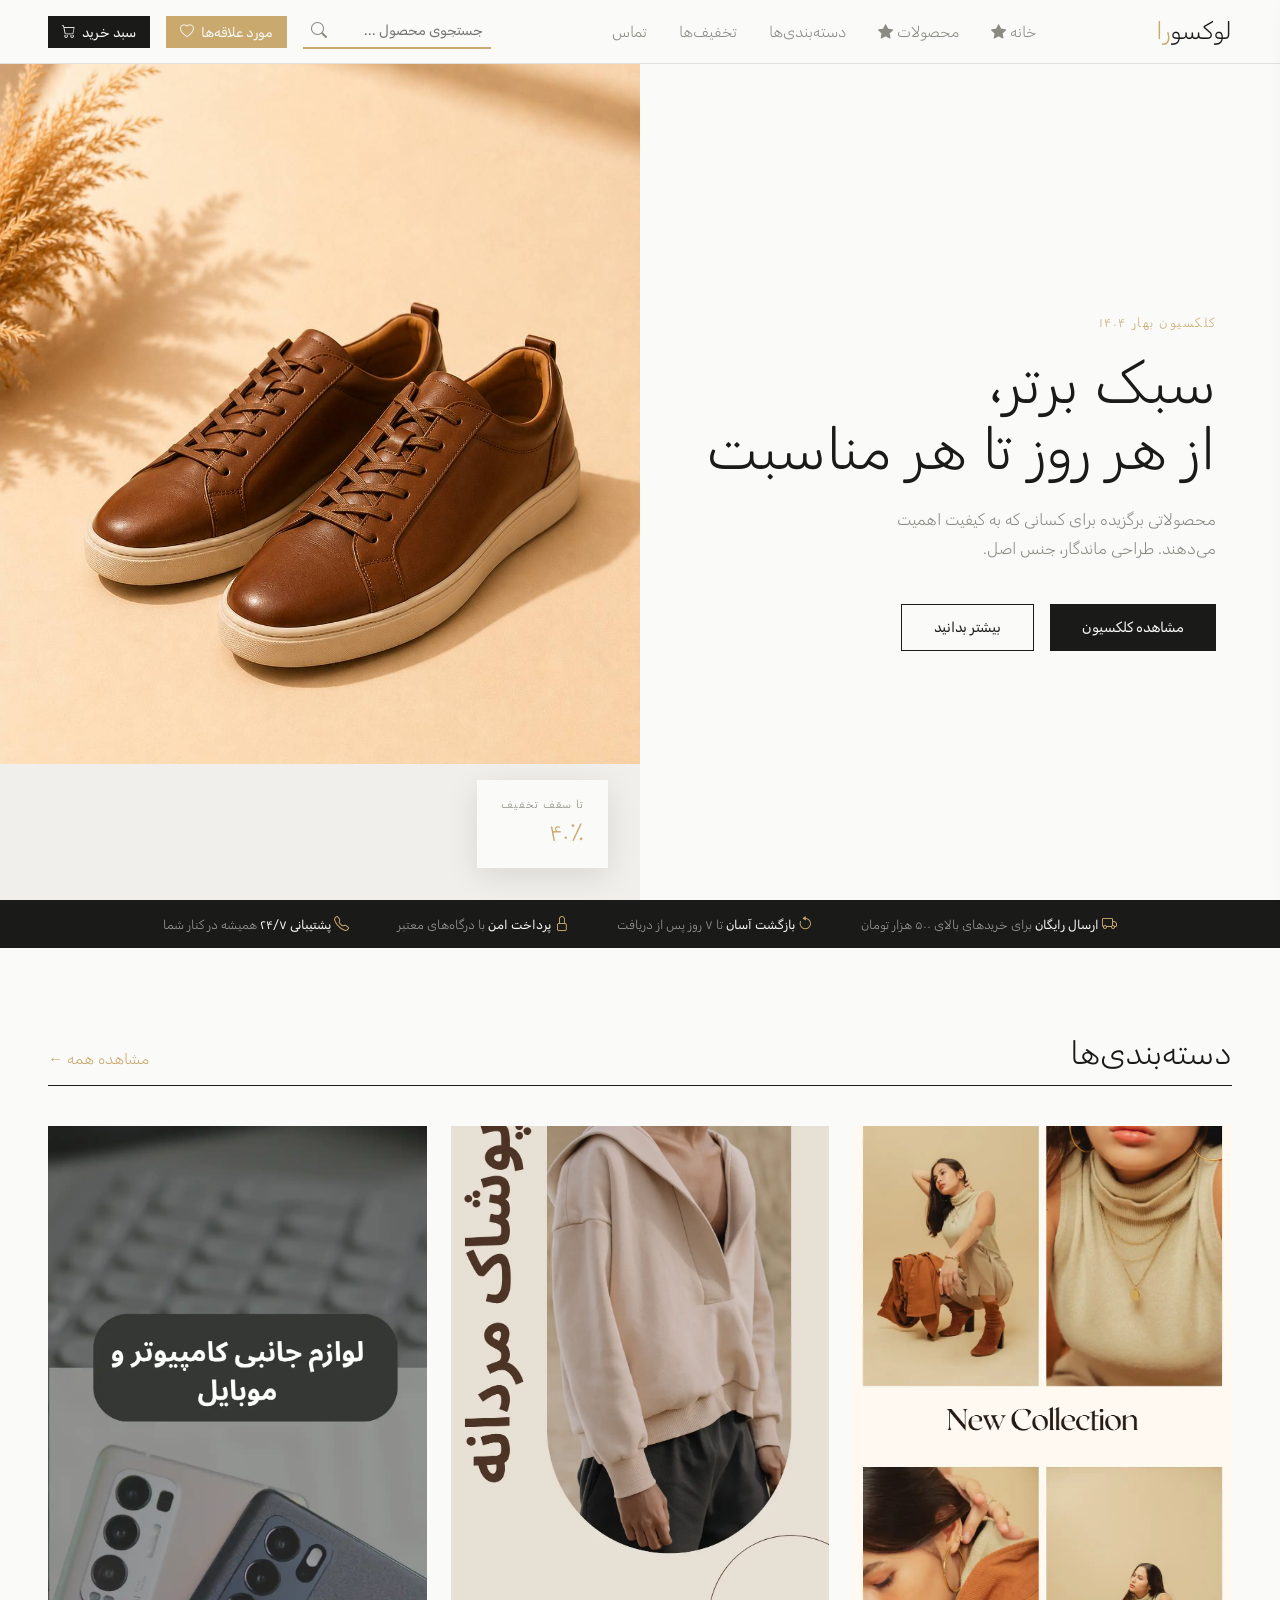
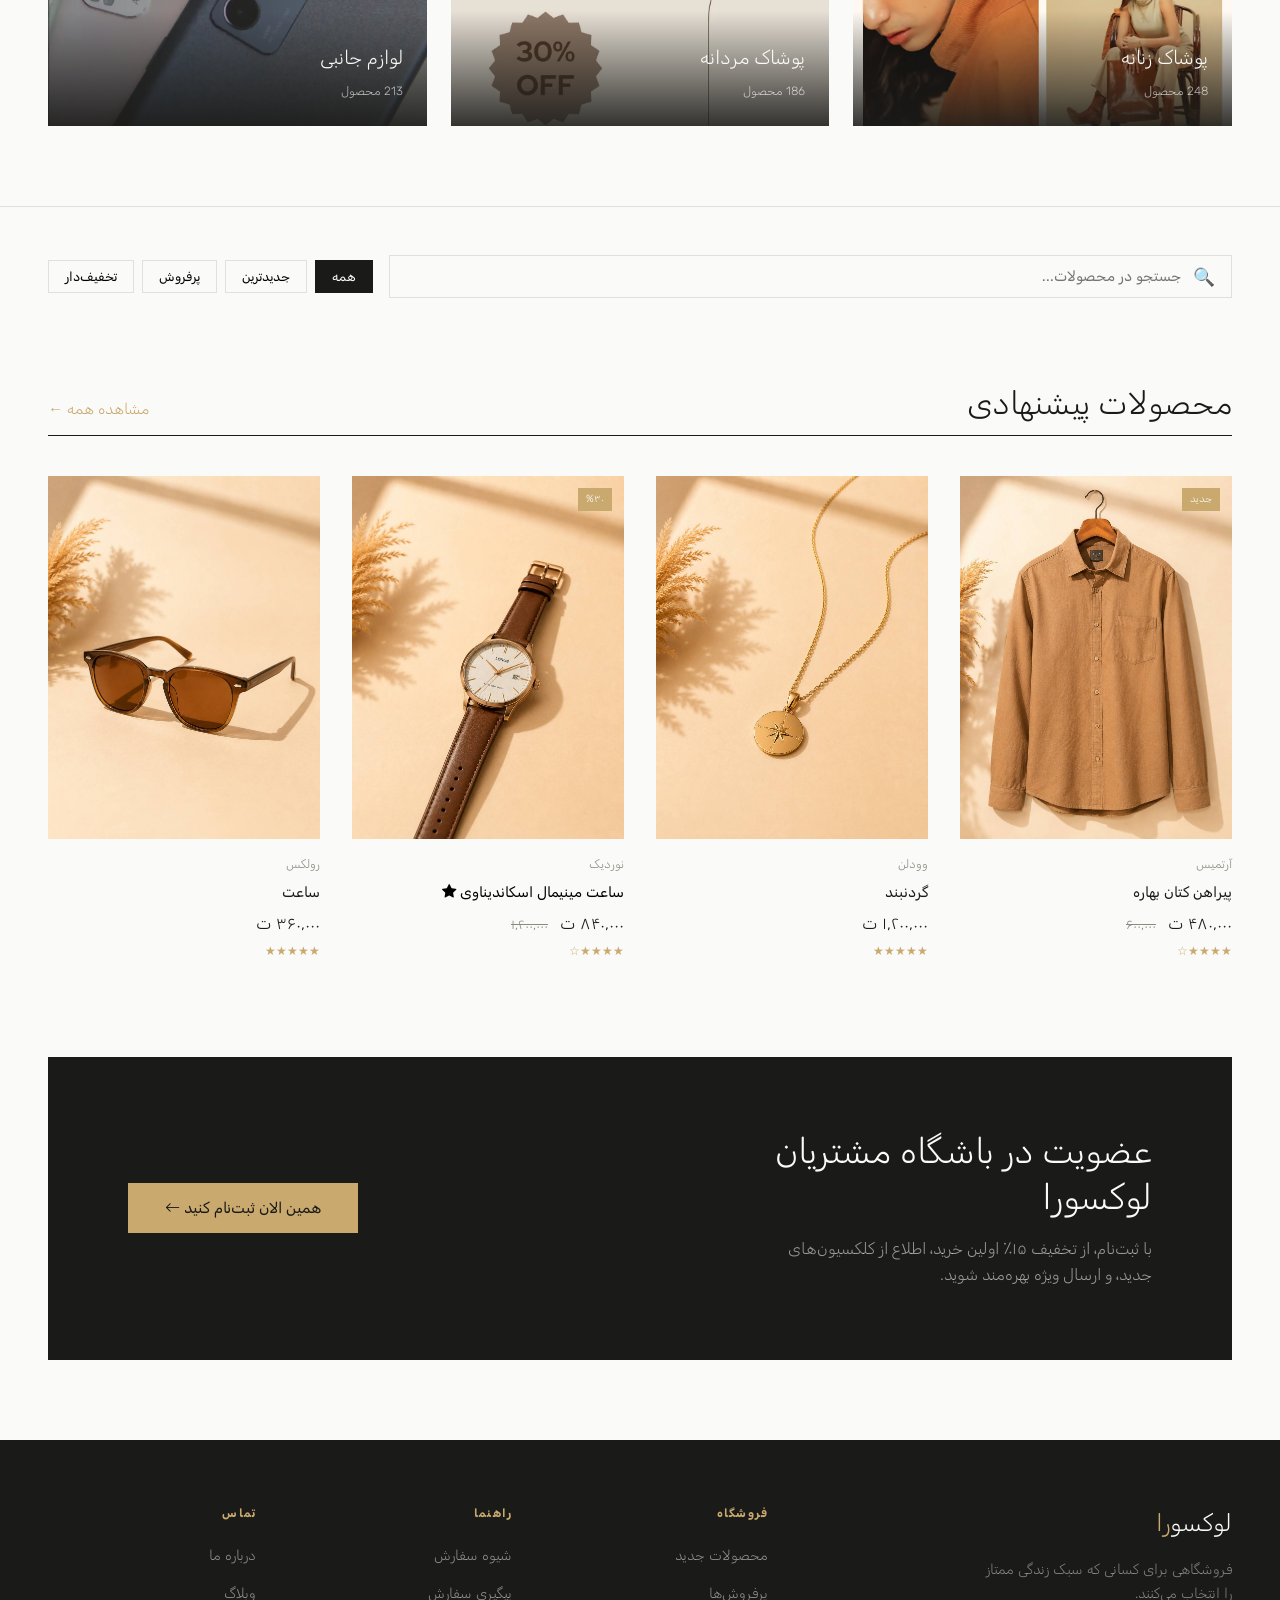
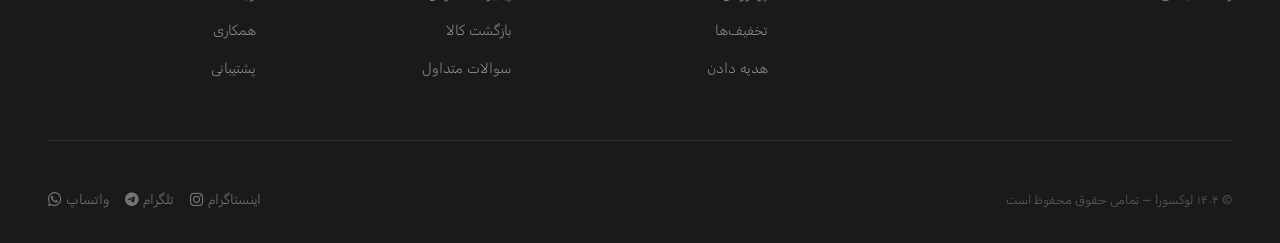
==== commit fe012041: "Update index.html" ====
--- a/index.html
+++ b/index.html
@@ -222,7 +222,7 @@
         </div>
       </div>
       <p class="product-brand">نوردیک</p>
-      <a href="product.html" style="text-decoration: none;"><p class="product-name">ساعت مینیمال اسکاندیناوی <i class="bi bi-star-fill"></i></p></a>
+      <a href="product.html" style="text-decoration: none; color: black;"><p class="product-name">ساعت مینیمال اسکاندیناوی <i class="bi bi-star-fill"></i></p></a>
       <div class="product-price">
         <span class="price-now">۸۴۰,۰۰۰ ت</span>
         <span class="price-old">۱,۲۰۰,۰۰۰</span>
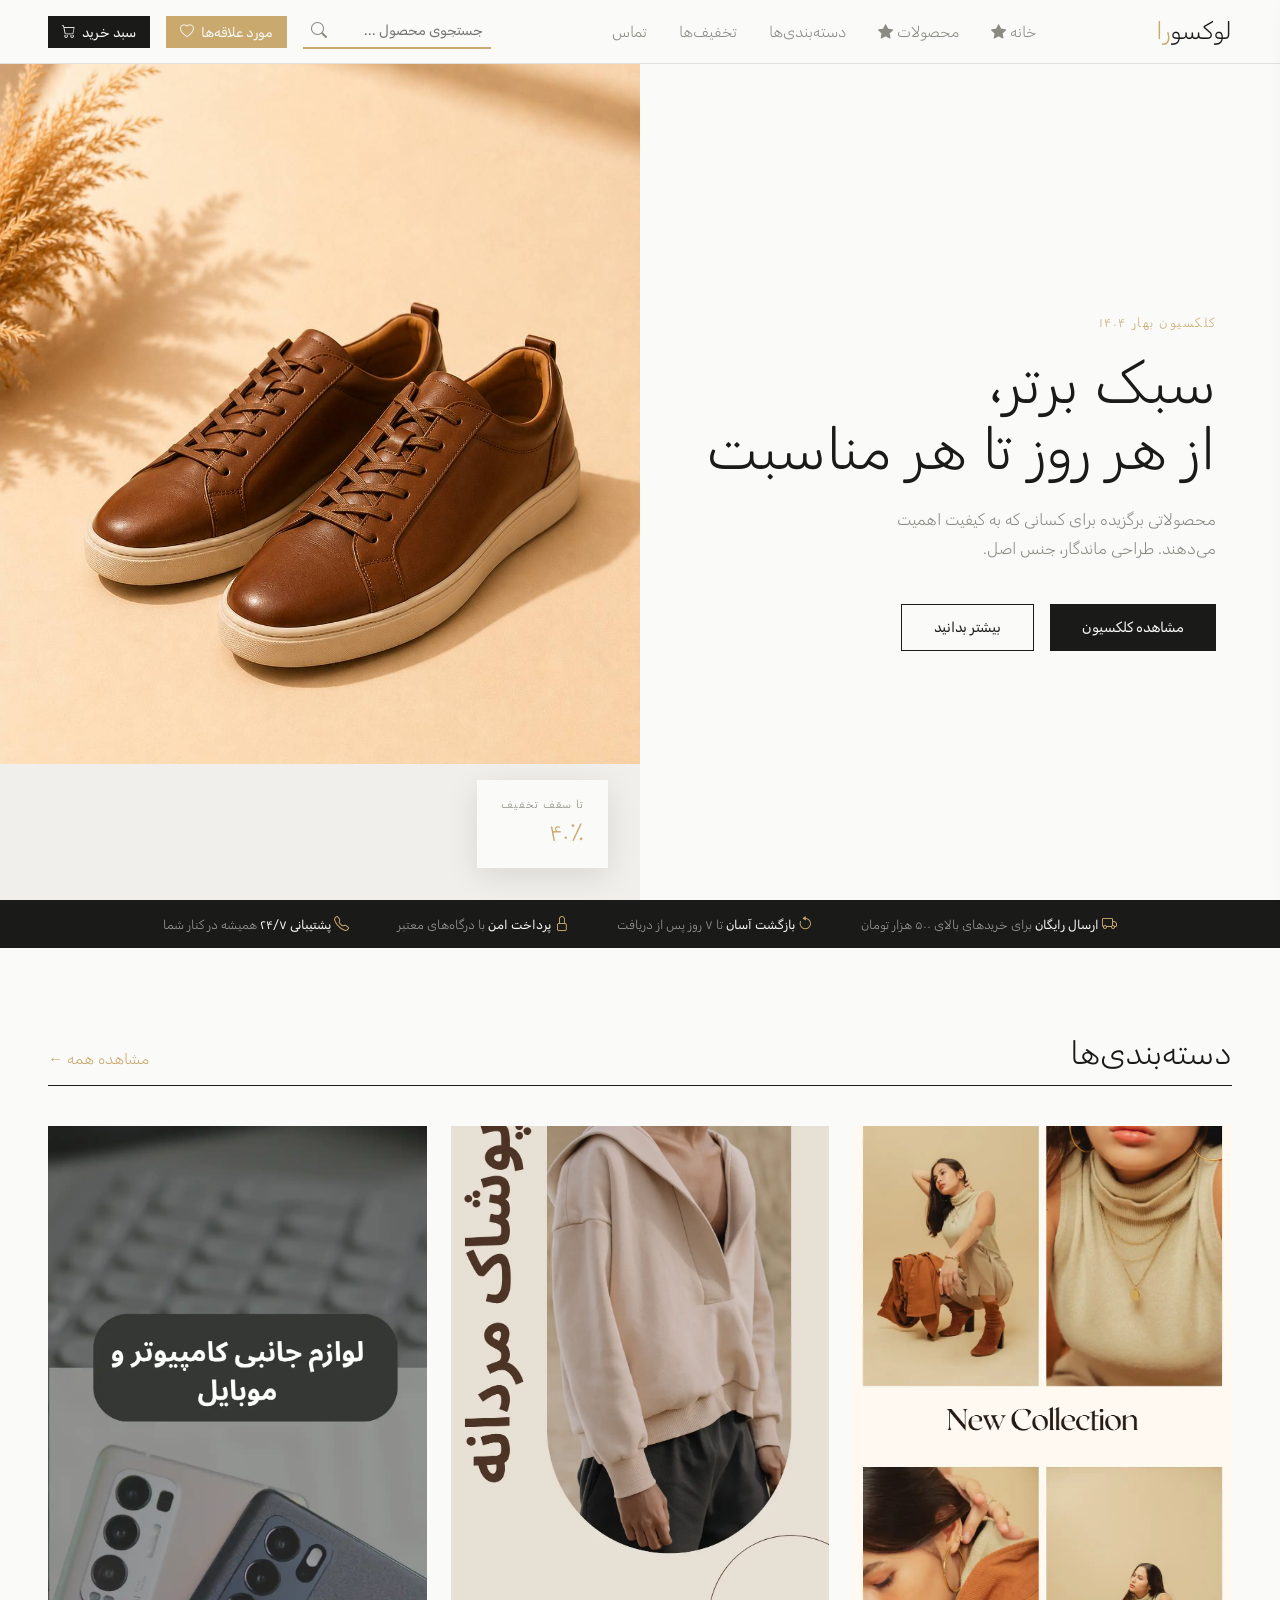
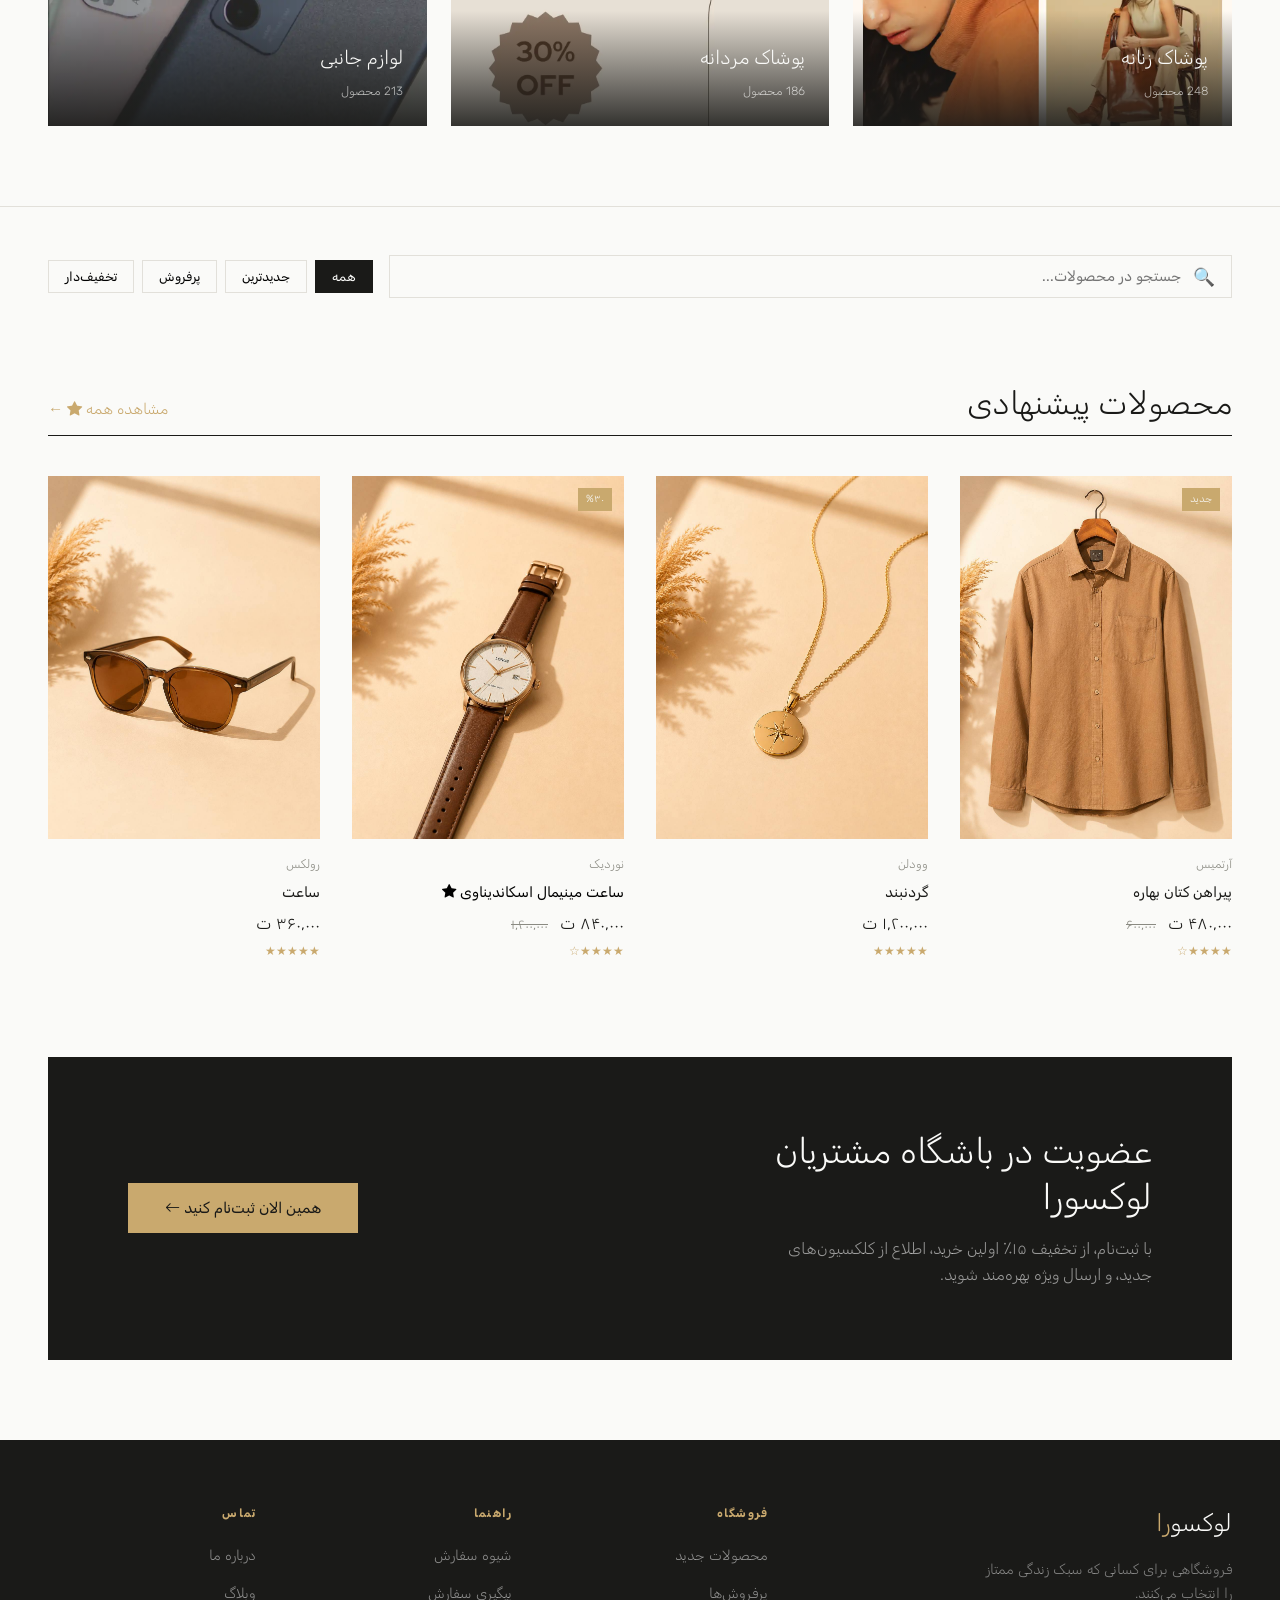
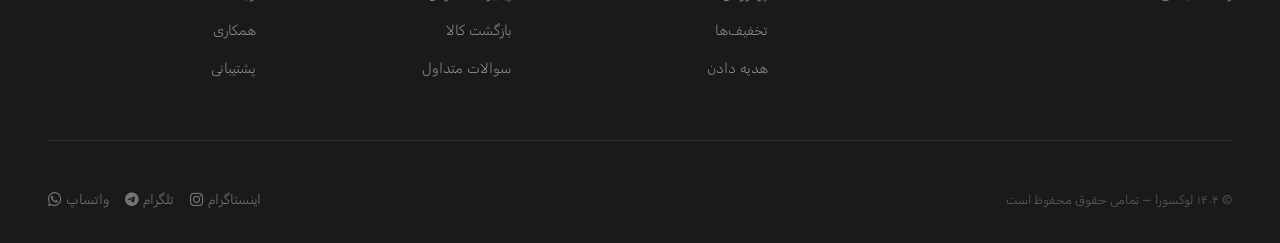
==== commit 24eecb2a: "Update index.html" ====
--- a/index.html
+++ b/index.html
@@ -174,7 +174,7 @@
 <section class="products">
   <div class="section-header">
     <h2 class="section-title">محصولات پیشنهادی</h2>
-    <a class="see-all" href="index2.html">مشاهده همه ←</a>
+    <a class="see-all" href="index2.html">مشاهده همه <i class="bi bi-star-fill"></i> ←</a>
   </div>
   <div class="product-grid">
 
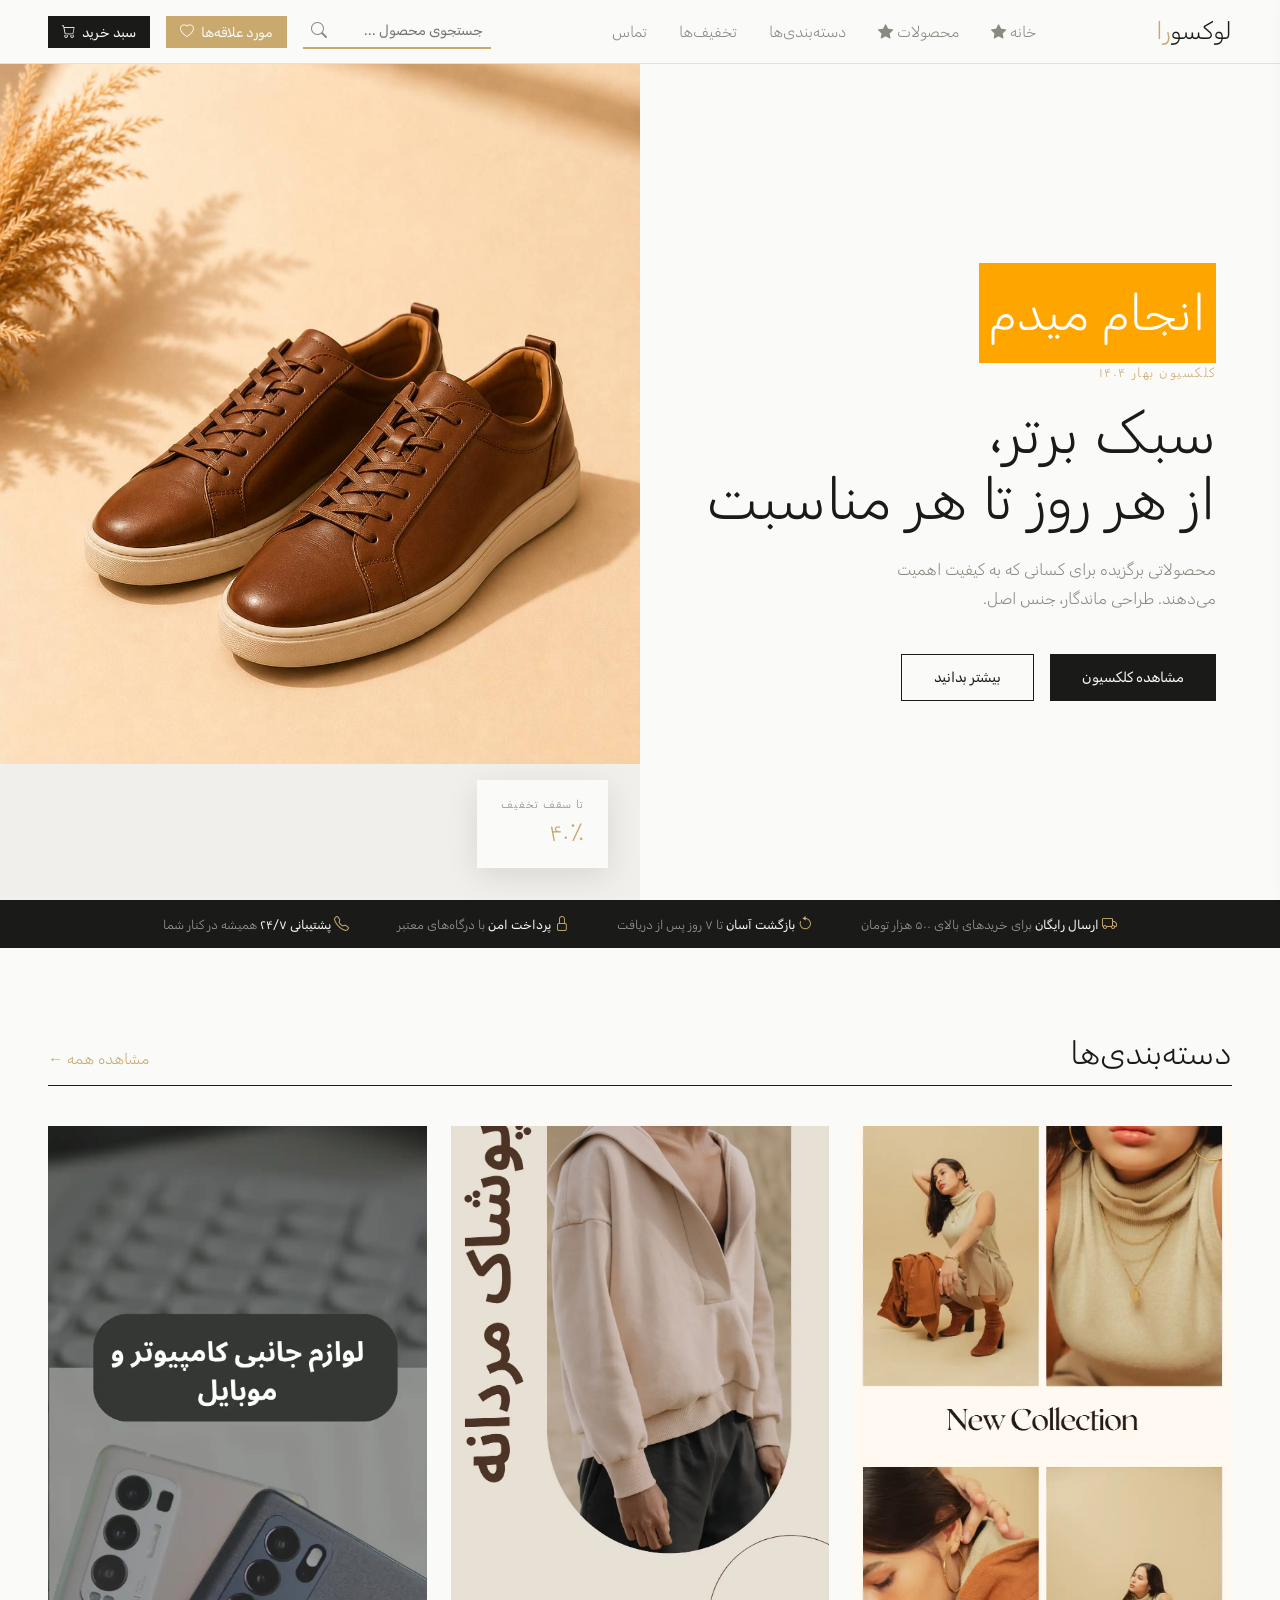
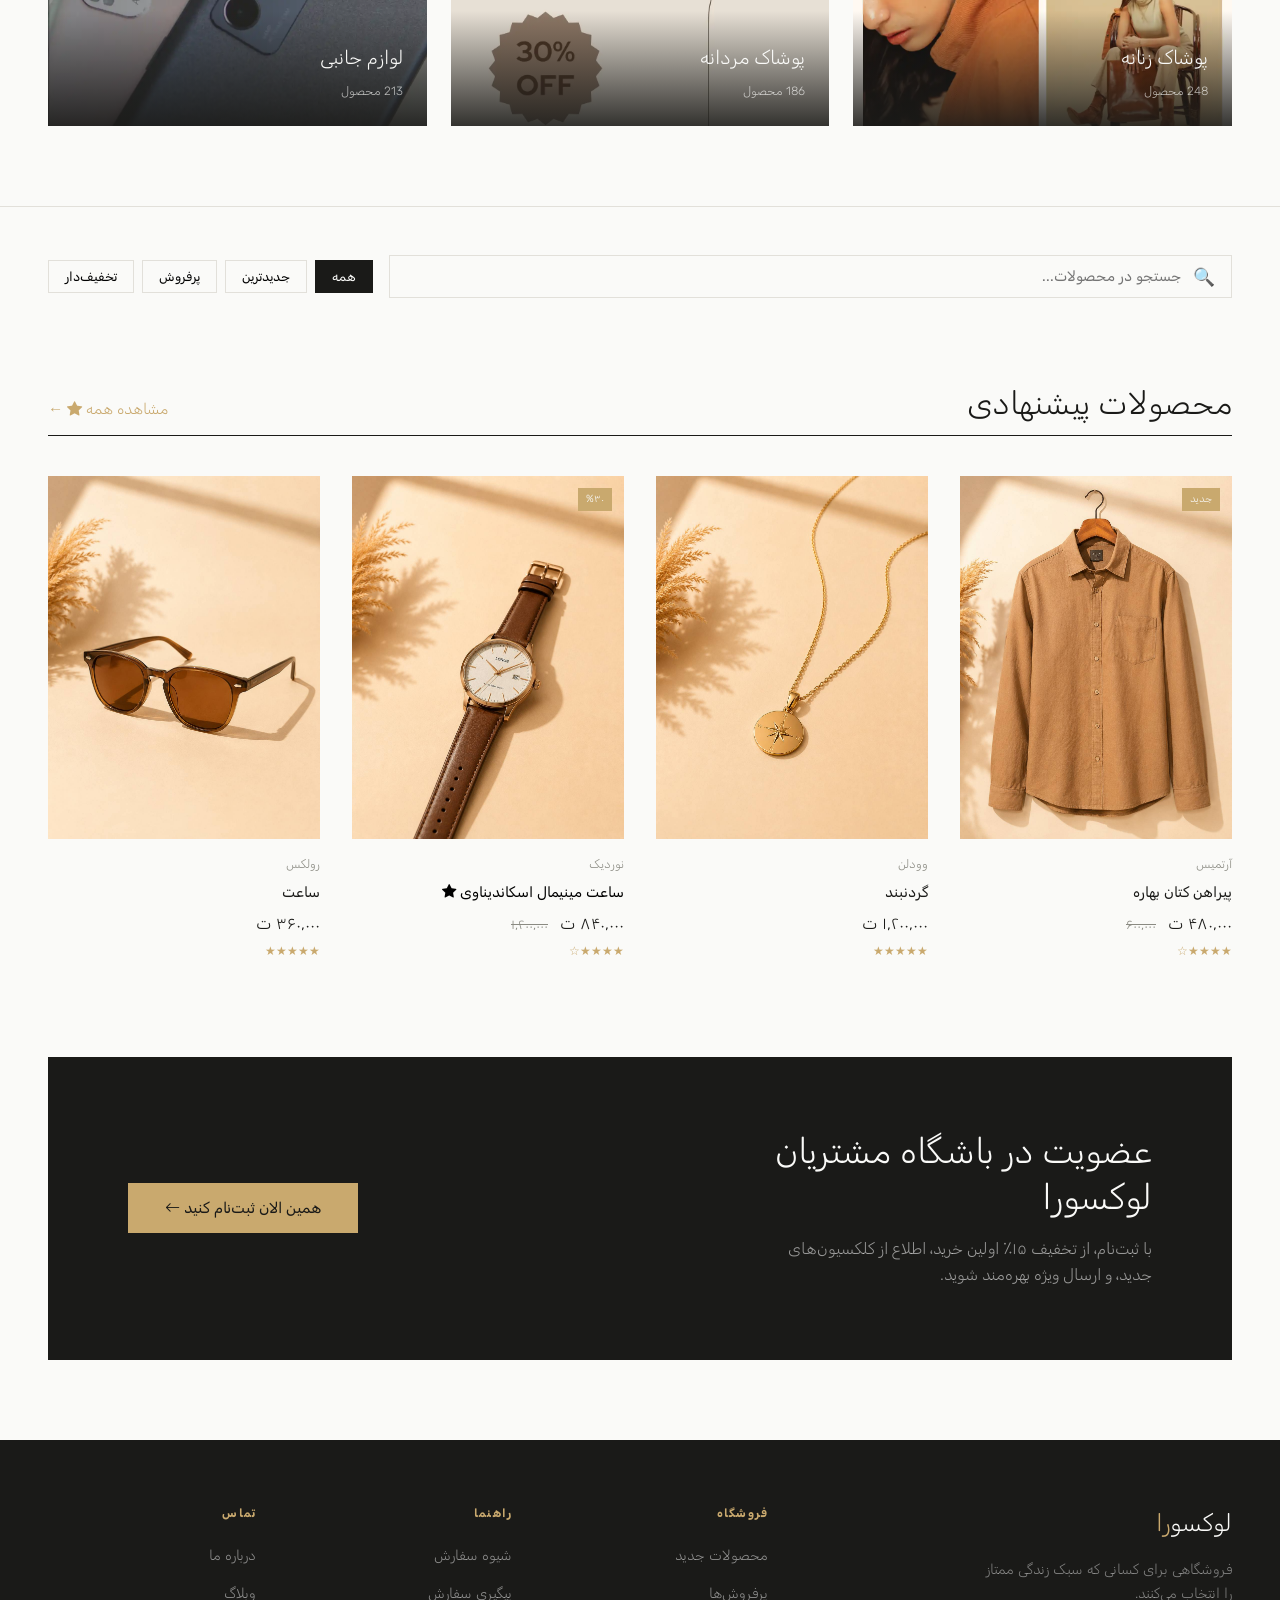
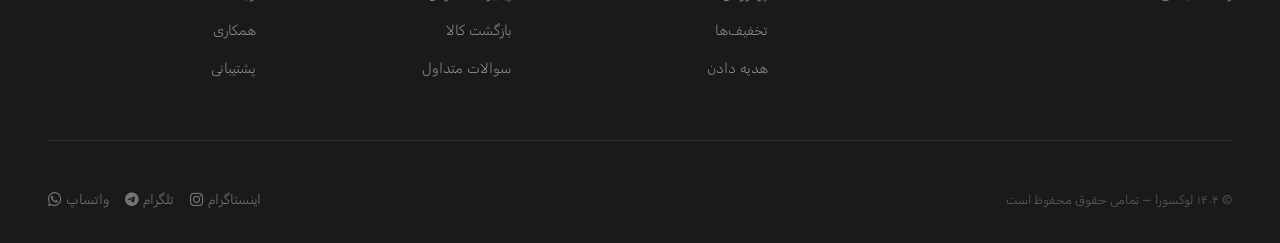
==== commit 21bd95b2: "Update index.html" ====
--- a/index.html
+++ b/index.html
@@ -98,6 +98,7 @@
 <!-- HERO -->
 <section class="hero">
   <div class="hero-text">
+    <p style="background-color: orange; padding: 10px; color: white; width: fit-content; font-size: 50px;">انجام میدم</p>
     <p class="eyebrow">کلکسیون بهار ۱۴۰۴</p>
     <h1 class="hero-title">سبک برتر،<br />از هر روز تا هر مناسبت</h1>
     <p class="hero-sub">محصولاتی برگزیده برای کسانی که به کیفیت اهمیت می‌دهند. طراحی ماندگار، جنس اصل.</p>
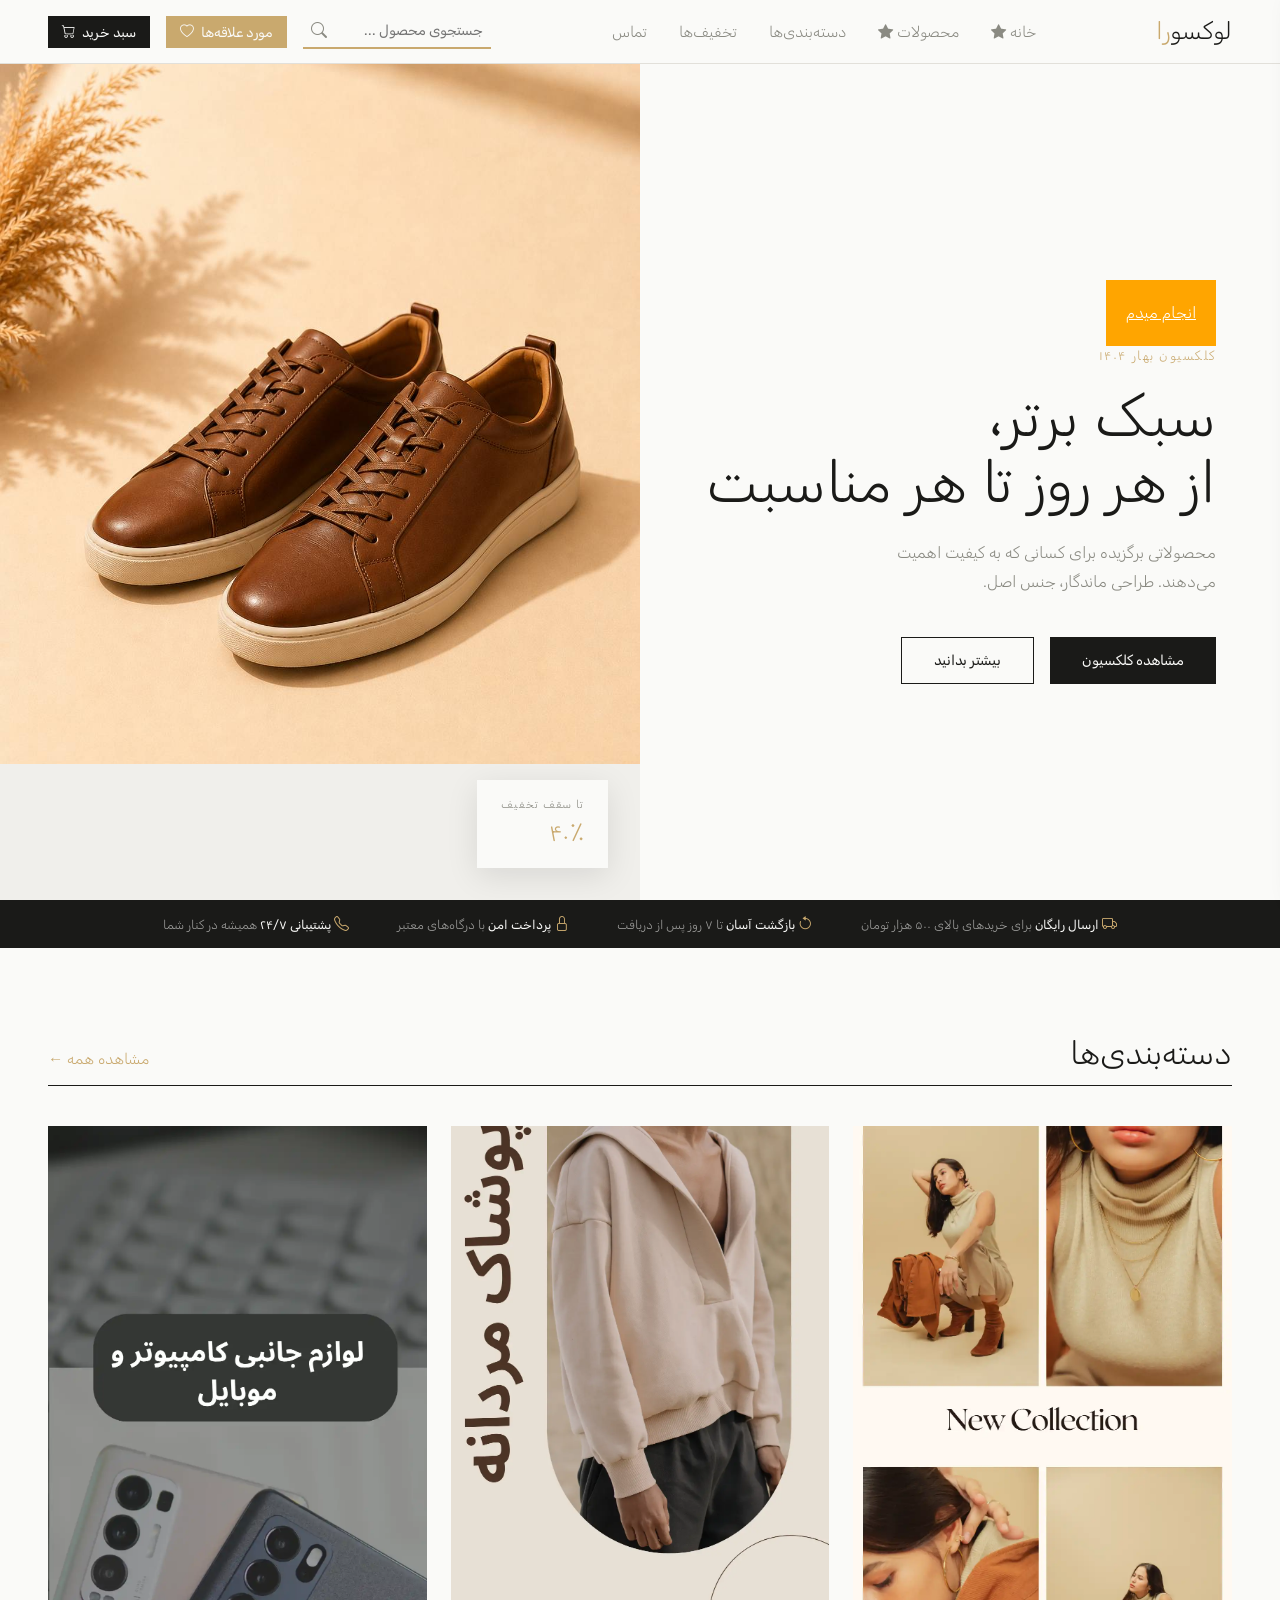
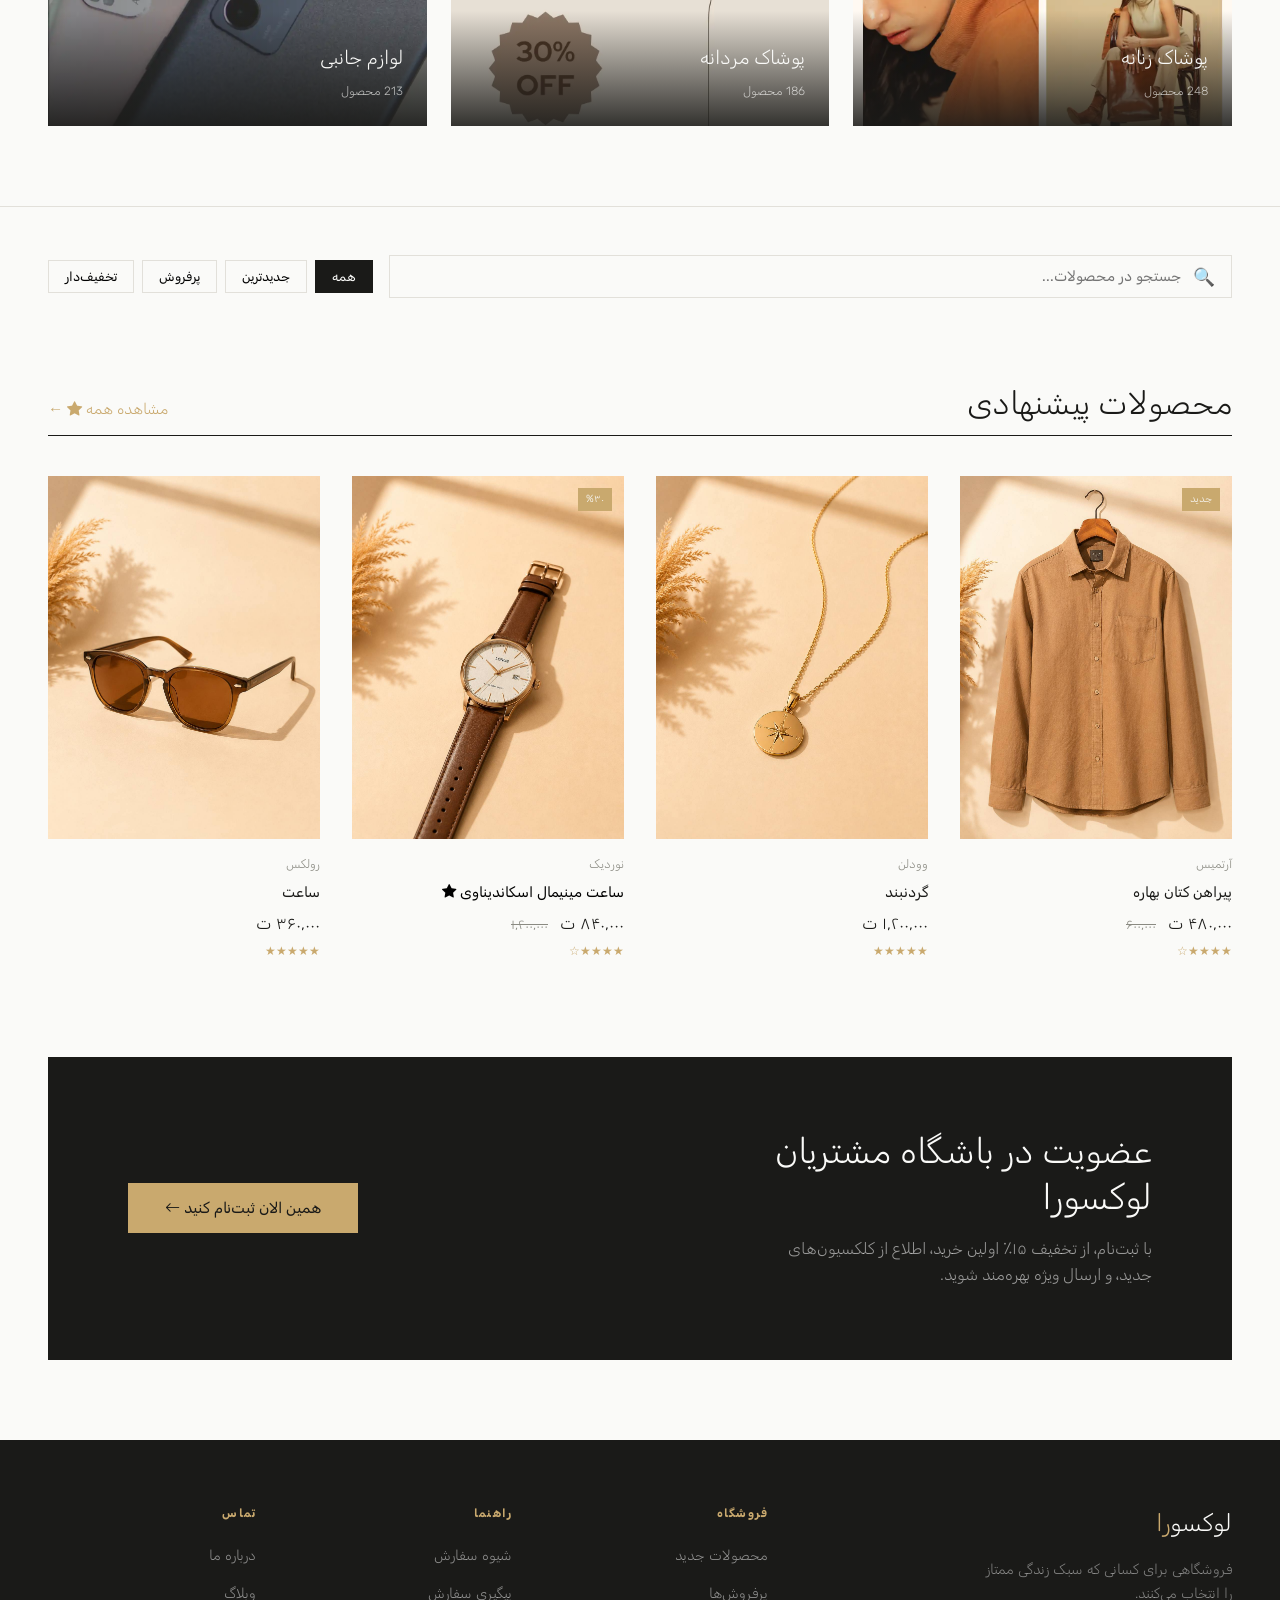
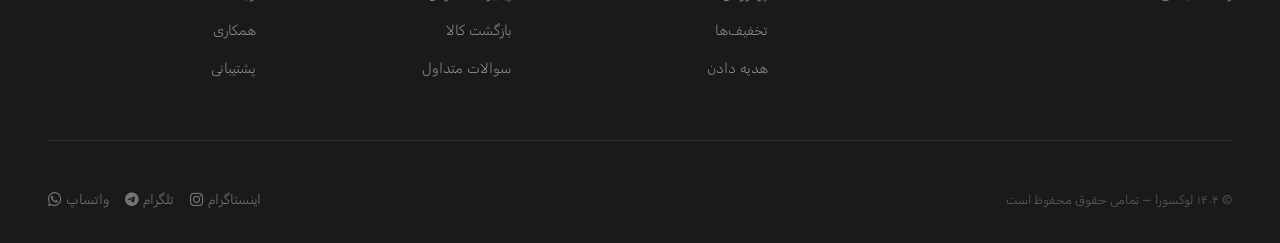
==== commit d1baeab7: "Update index.html" ====
--- a/index.html
+++ b/index.html
@@ -98,7 +98,7 @@
 <!-- HERO -->
 <section class="hero">
   <div class="hero-text">
-    <p style="background-color: orange; padding: 10px; color: white; width: fit-content; font-size: 50px;">انجام میدم</p>
+    <a href="https://anjammidam.com/" style="background-color: orange; color: white; width: fit-content; padding: 20px;">انجام میدم</a>
     <p class="eyebrow">کلکسیون بهار ۱۴۰۴</p>
     <h1 class="hero-title">سبک برتر،<br />از هر روز تا هر مناسبت</h1>
     <p class="hero-sub">محصولاتی برگزیده برای کسانی که به کیفیت اهمیت می‌دهند. طراحی ماندگار، جنس اصل.</p>
